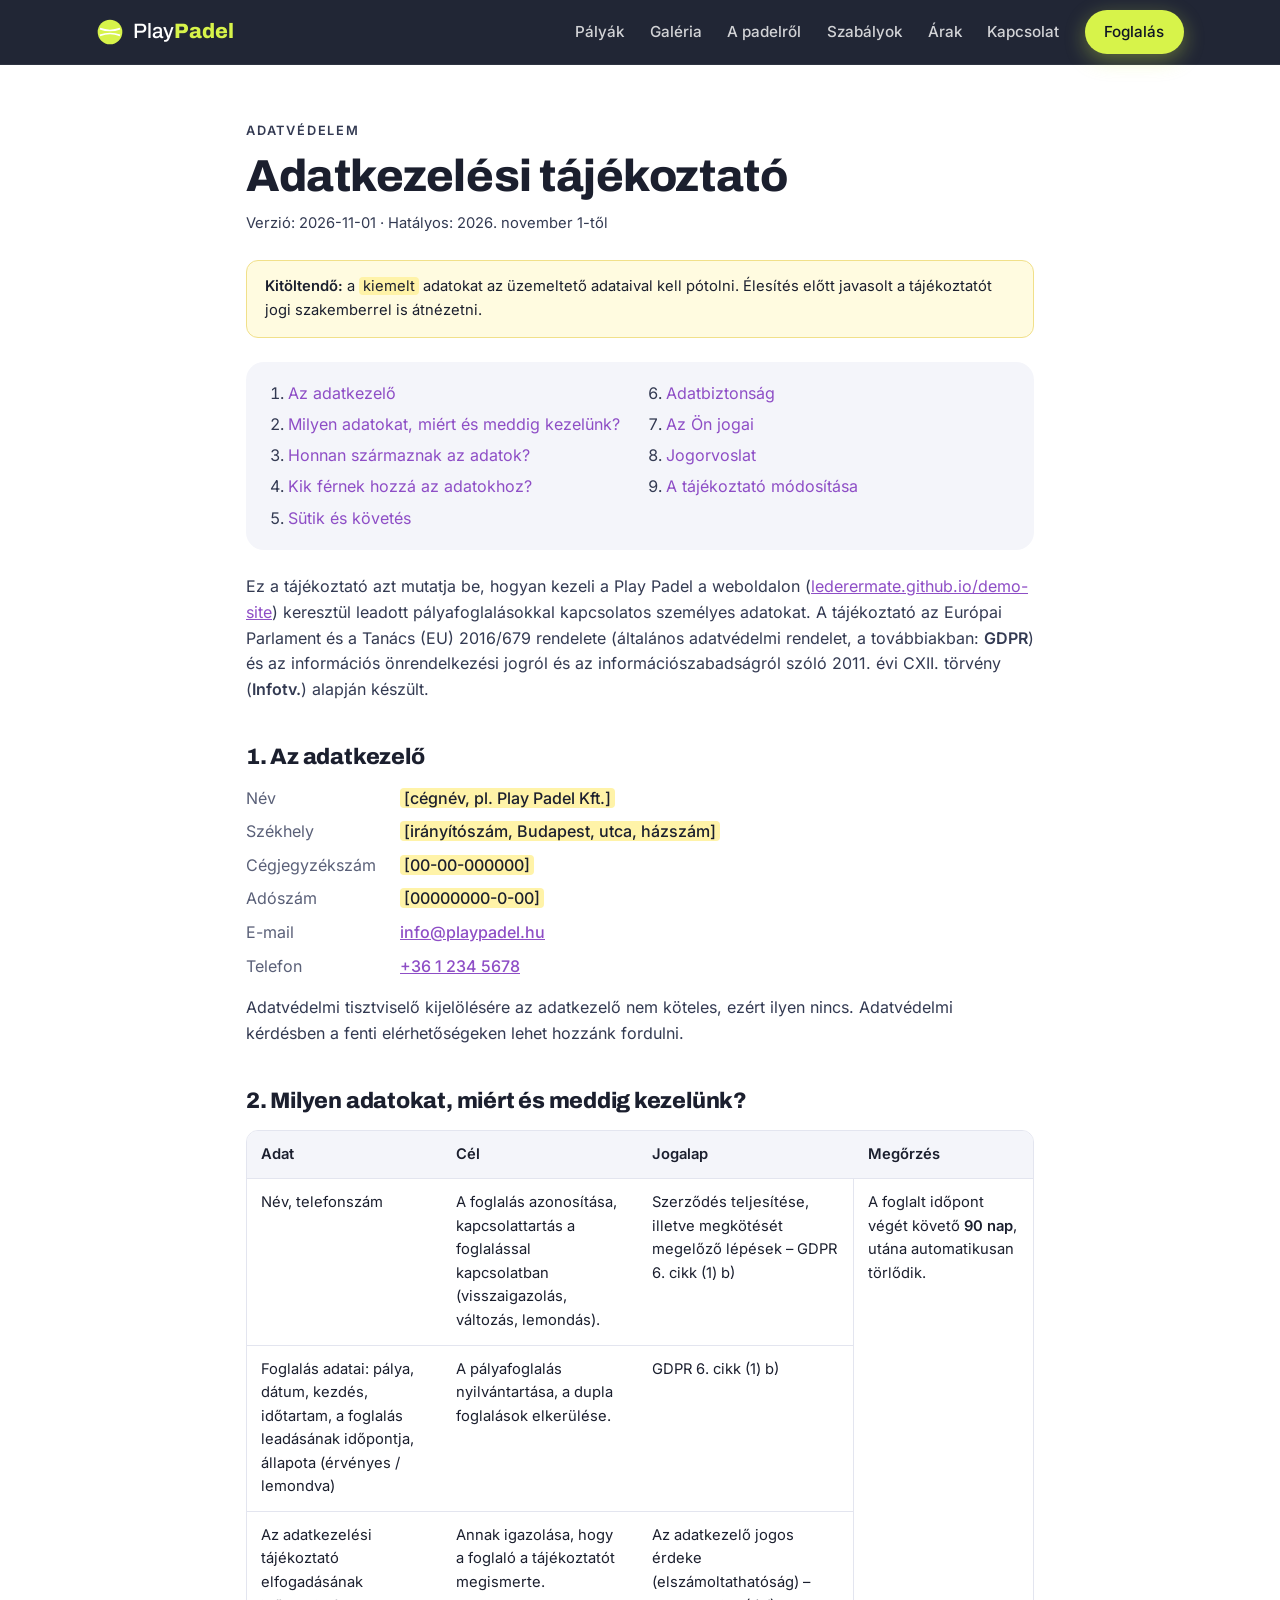
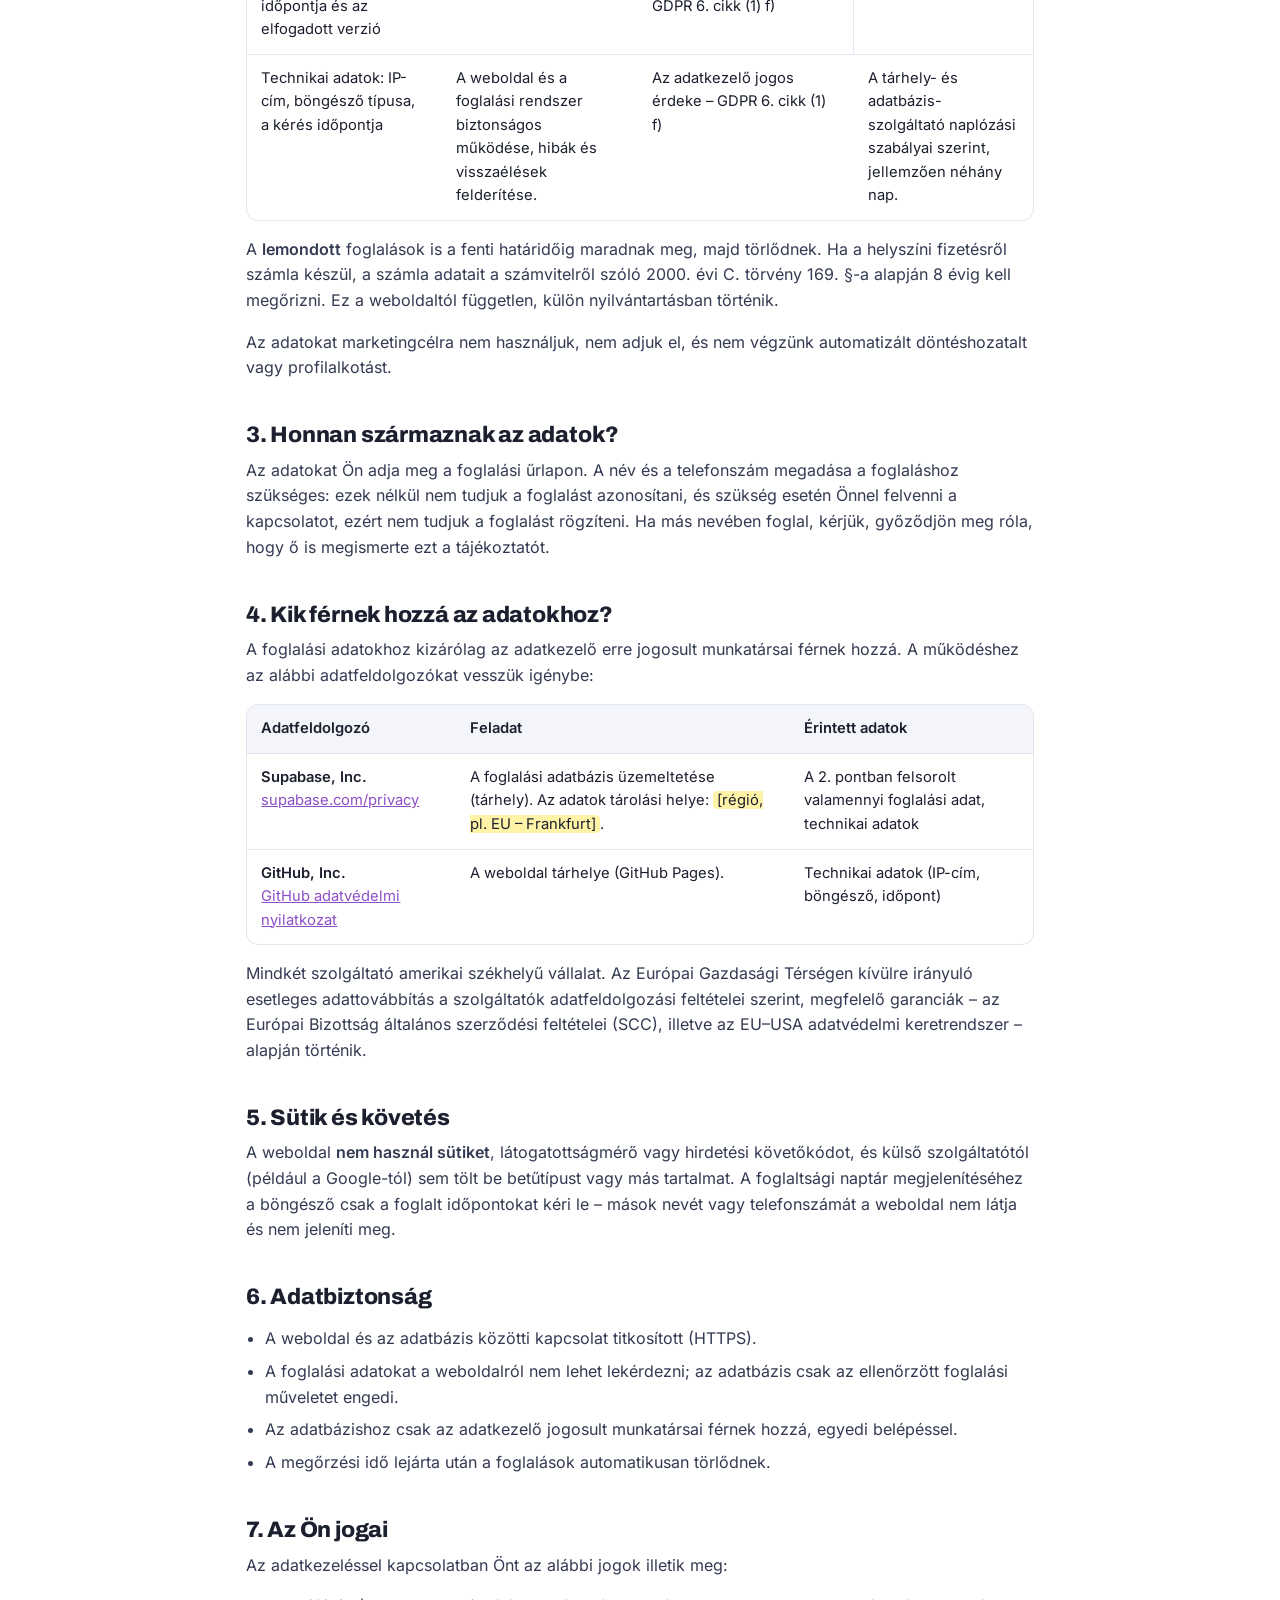
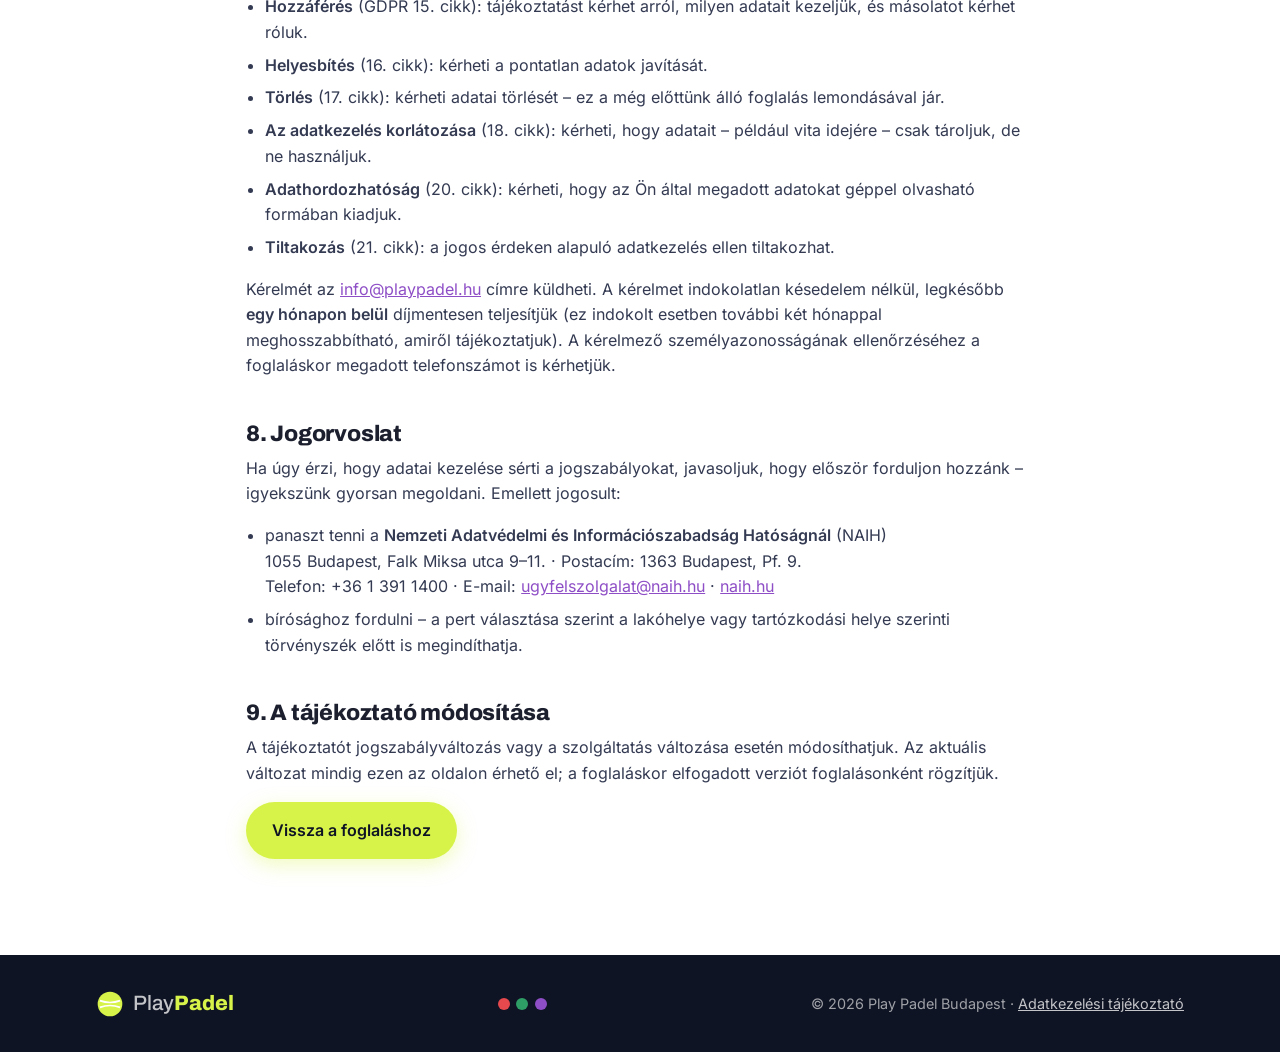
==== adatvedelem.html @ 485135c5 "Adatkezelési tájékoztató, kötelező elfogadás a foglalásnál, saját betűtípusok - adatvedelem.html: GD" ====
<!doctype html>
<html lang="hu">
<head>
  <meta charset="utf-8">
  <meta name="viewport" content="width=device-width, initial-scale=1">
  <title>Adatkezelési tájékoztató – Play Padel</title>
  <meta name="description" content="A Play Padel adatkezelési tájékoztatója: milyen adatokat kezelünk a pályafoglalás során, meddig, és milyen jogaid vannak.">
  <link rel="stylesheet" href="style.css?v=20261101c">
  <link rel="icon" href="data:image/svg+xml,<svg xmlns='http://www.w3.org/2000/svg' viewBox='0 0 100 100'><circle cx='50' cy='50' r='44' fill='%23d7f34a'/><path d='M14 38c22 8 50 8 72 0M14 62c22-8 50-8 72 0' stroke='%23fff' stroke-width='6' fill='none'/></svg>">
</head>
<body>

  <header class="site-header" id="top">
    <div class="container nav">
      <a href="index.html" class="logo" aria-label="Play Padel – kezdőlap">
        <svg class="logo-ball" viewBox="0 0 100 100" aria-hidden="true">
          <circle cx="50" cy="50" r="44"/>
          <path d="M14 38c22 8 50 8 72 0M14 62c22-8 50-8 72 0"/>
        </svg>
        <span>Play<strong>Padel</strong></span>
      </a>
      <button class="menu-toggle" id="menu-toggle" aria-expanded="false" aria-controls="menu" aria-label="Menü">
        <span></span><span></span><span></span>
      </button>
      <nav class="menu" id="menu">
        <a href="index.html#palyak">Pályák</a>
        <a href="index.html#galeria">Galéria</a>
        <a href="index.html#padel">A padelről</a>
        <a href="index.html#szabalyok">Szabályok</a>
        <a href="index.html#arak">Árak</a>
        <a href="index.html#kapcsolat">Kapcsolat</a>
        <a href="index.html#foglalas" class="btn btn-ball btn-sm">Foglalás</a>
      </nav>
    </div>
  </header>

  <main class="legal">
    <div class="container narrow">

      <header class="legal-head">
        <p class="eyebrow">Adatvédelem</p>
        <h1>Adatkezelési tájékoztató</h1>
        <p class="legal-meta">Verzió: 2026-11-01 · Hatályos: 2026. november 1-től</p>
      </header>

      <aside class="legal-note">
        <strong>Kitöltendő:</strong> a <mark>kiemelt</mark> adatokat az üzemeltető adataival kell pótolni.
        Élesítés előtt javasolt a tájékoztatót jogi szakemberrel is átnézetni.
      </aside>

      <nav class="toc" aria-label="Tartalom">
        <ol>
          <li><a href="#adatkezelo">Az adatkezelő</a></li>
          <li><a href="#adatok">Milyen adatokat, miért és meddig kezelünk?</a></li>
          <li><a href="#forras">Honnan származnak az adatok?</a></li>
          <li><a href="#feldolgozok">Kik férnek hozzá az adatokhoz?</a></li>
          <li><a href="#sutik">Sütik és követés</a></li>
          <li><a href="#biztonsag">Adatbiztonság</a></li>
          <li><a href="#jogok">Az Ön jogai</a></li>
          <li><a href="#jogorvoslat">Jogorvoslat</a></li>
          <li><a href="#modositas">A tájékoztató módosítása</a></li>
        </ol>
      </nav>

      <section>
        <p>
          Ez a tájékoztató azt mutatja be, hogyan kezeli a Play Padel a weboldalon
          (<a href="https://lederermate.github.io/demo-site/">lederermate.github.io/demo-site</a>)
          keresztül leadott pályafoglalásokkal kapcsolatos személyes adatokat. A tájékoztató az
          Európai Parlament és a Tanács (EU) 2016/679 rendelete (általános adatvédelmi rendelet,
          a továbbiakban: <b>GDPR</b>) és az információs önrendelkezési jogról és az
          információszabadságról szóló 2011. évi CXII. törvény (<b>Infotv.</b>) alapján készült.
        </p>
      </section>

      <section id="adatkezelo">
        <h2>1. Az adatkezelő</h2>
        <dl class="facts">
          <dt>Név</dt><dd><mark>[cégnév, pl. Play Padel Kft.]</mark></dd>
          <dt>Székhely</dt><dd><mark>[irányítószám, Budapest, utca, házszám]</mark></dd>
          <dt>Cégjegyzékszám</dt><dd><mark>[00-00-000000]</mark></dd>
          <dt>Adószám</dt><dd><mark>[00000000-0-00]</mark></dd>
          <dt>E-mail</dt><dd><a href="mailto:info@playpadel.hu">info@playpadel.hu</a></dd>
          <dt>Telefon</dt><dd><a href="tel:+3612345678">+36 1 234 5678</a></dd>
        </dl>
        <p>Adatvédelmi tisztviselő kijelölésére az adatkezelő nem köteles, ezért ilyen nincs. Adatvédelmi kérdésben a fenti elérhetőségeken lehet hozzánk fordulni.</p>
      </section>

      <section id="adatok">
        <h2>2. Milyen adatokat, miért és meddig kezelünk?</h2>
        <div class="table-wrap">
          <table>
            <thead>
              <tr><th>Adat</th><th>Cél</th><th>Jogalap</th><th>Megőrzés</th></tr>
            </thead>
            <tbody>
              <tr>
                <td>Név, telefonszám</td>
                <td>A foglalás azonosítása, kapcsolattartás a foglalással kapcsolatban (visszaigazolás, változás, lemondás).</td>
                <td>Szerződés teljesítése, illetve megkötését megelőző lépések – GDPR 6. cikk (1) b)</td>
                <td rowspan="3">A foglalt időpont végét követő <b>90 nap</b>, utána automatikusan törlődik.</td>
              </tr>
              <tr>
                <td>Foglalás adatai: pálya, dátum, kezdés, időtartam, a foglalás leadásának időpontja, állapota (érvényes / lemondva)</td>
                <td>A pályafoglalás nyilvántartása, a dupla foglalások elkerülése.</td>
                <td>GDPR 6. cikk (1) b)</td>
              </tr>
              <tr>
                <td>Az adatkezelési tájékoztató elfogadásának időpontja és az elfogadott verzió</td>
                <td>Annak igazolása, hogy a foglaló a tájékoztatót megismerte.</td>
                <td>Az adatkezelő jogos érdeke (elszámoltathatóság) – GDPR 6. cikk (1) f)</td>
              </tr>
              <tr>
                <td>Technikai adatok: IP-cím, böngésző típusa, a kérés időpontja</td>
                <td>A weboldal és a foglalási rendszer biztonságos működése, hibák és visszaélések felderítése.</td>
                <td>Az adatkezelő jogos érdeke – GDPR 6. cikk (1) f)</td>
                <td>A tárhely- és adatbázis-szolgáltató naplózási szabályai szerint, jellemzően néhány nap.</td>
              </tr>
            </tbody>
          </table>
        </div>
        <p>
          A <b>lemondott</b> foglalások is a fenti határidőig maradnak meg, majd törlődnek.
          Ha a helyszíni fizetésről számla készül, a számla adatait a számvitelről szóló 2000. évi C. törvény
          169. §-a alapján 8 évig kell megőrizni. Ez a weboldaltól független, külön nyilvántartásban történik.
        </p>
        <p>Az adatokat marketingcélra nem használjuk, nem adjuk el, és nem végzünk automatizált döntéshozatalt vagy profilalkotást.</p>
      </section>

      <section id="forras">
        <h2>3. Honnan származnak az adatok?</h2>
        <p>
          Az adatokat Ön adja meg a foglalási űrlapon. A név és a telefonszám megadása a foglaláshoz
          szükséges: ezek nélkül nem tudjuk a foglalást azonosítani, és szükség esetén Önnel felvenni a kapcsolatot,
          ezért nem tudjuk a foglalást rögzíteni. Ha más nevében foglal, kérjük, győződjön meg róla, hogy
          ő is megismerte ezt a tájékoztatót.
        </p>
      </section>

      <section id="feldolgozok">
        <h2>4. Kik férnek hozzá az adatokhoz?</h2>
        <p>A foglalási adatokhoz kizárólag az adatkezelő erre jogosult munkatársai férnek hozzá. A működéshez az alábbi adatfeldolgozókat vesszük igénybe:</p>
        <div class="table-wrap">
          <table>
            <thead><tr><th>Adatfeldolgozó</th><th>Feladat</th><th>Érintett adatok</th></tr></thead>
            <tbody>
              <tr>
                <td><b>Supabase, Inc.</b><br><a href="https://supabase.com/privacy" target="_blank" rel="noopener">supabase.com/privacy</a></td>
                <td>A foglalási adatbázis üzemeltetése (tárhely). Az adatok tárolási helye: <mark>[régió, pl. EU – Frankfurt]</mark>.</td>
                <td>A 2. pontban felsorolt valamennyi foglalási adat, technikai adatok</td>
              </tr>
              <tr>
                <td><b>GitHub, Inc.</b><br><a href="https://docs.github.com/en/site-policy/privacy-policies/github-general-privacy-statement" target="_blank" rel="noopener">GitHub adatvédelmi nyilatkozat</a></td>
                <td>A weboldal tárhelye (GitHub Pages).</td>
                <td>Technikai adatok (IP-cím, böngésző, időpont)</td>
              </tr>
            </tbody>
          </table>
        </div>
        <p>
          Mindkét szolgáltató amerikai székhelyű vállalat. Az Európai Gazdasági Térségen kívülre irányuló
          esetleges adattovábbítás a szolgáltatók adatfeldolgozási feltételei szerint, megfelelő garanciák –
          az Európai Bizottság általános szerződési feltételei (SCC), illetve az EU–USA adatvédelmi
          keretrendszer – alapján történik.
        </p>
      </section>

      <section id="sutik">
        <h2>5. Sütik és követés</h2>
        <p>
          A weboldal <b>nem használ sütiket</b>, látogatottságmérő vagy hirdetési követőkódot, és külső
          szolgáltatótól (például a Google-tól) sem tölt be betűtípust vagy más tartalmat. A foglaltsági
          naptár megjelenítéséhez a böngésző csak a foglalt időpontokat kéri le – mások nevét vagy
          telefonszámát a weboldal nem látja és nem jeleníti meg.
        </p>
      </section>

      <section id="biztonsag">
        <h2>6. Adatbiztonság</h2>
        <ul>
          <li>A weboldal és az adatbázis közötti kapcsolat titkosított (HTTPS).</li>
          <li>A foglalási adatokat a weboldalról nem lehet lekérdezni; az adatbázis csak az ellenőrzött foglalási műveletet engedi.</li>
          <li>Az adatbázishoz csak az adatkezelő jogosult munkatársai férnek hozzá, egyedi belépéssel.</li>
          <li>A megőrzési idő lejárta után a foglalások automatikusan törlődnek.</li>
        </ul>
      </section>

      <section id="jogok">
        <h2>7. Az Ön jogai</h2>
        <p>Az adatkezeléssel kapcsolatban Önt az alábbi jogok illetik meg:</p>
        <ul>
          <li><b>Hozzáférés</b> (GDPR 15. cikk): tájékoztatást kérhet arról, milyen adatait kezeljük, és másolatot kérhet róluk.</li>
          <li><b>Helyesbítés</b> (16. cikk): kérheti a pontatlan adatok javítását.</li>
          <li><b>Törlés</b> (17. cikk): kérheti adatai törlését – ez a még előttünk álló foglalás lemondásával jár.</li>
          <li><b>Az adatkezelés korlátozása</b> (18. cikk): kérheti, hogy adatait – például vita idejére – csak tároljuk, de ne használjuk.</li>
          <li><b>Adathordozhatóság</b> (20. cikk): kérheti, hogy az Ön által megadott adatokat géppel olvasható formában kiadjuk.</li>
          <li><b>Tiltakozás</b> (21. cikk): a jogos érdeken alapuló adatkezelés ellen tiltakozhat.</li>
        </ul>
        <p>
          Kérelmét az <a href="mailto:info@playpadel.hu">info@playpadel.hu</a> címre küldheti. A kérelmet
          indokolatlan késedelem nélkül, legkésőbb <b>egy hónapon belül</b> díjmentesen teljesítjük
          (ez indokolt esetben további két hónappal meghosszabbítható, amiről tájékoztatjuk).
          A kérelmező személyazonosságának ellenőrzéséhez a foglaláskor megadott telefonszámot is kérhetjük.
        </p>
      </section>

      <section id="jogorvoslat">
        <h2>8. Jogorvoslat</h2>
        <p>Ha úgy érzi, hogy adatai kezelése sérti a jogszabályokat, javasoljuk, hogy először forduljon hozzánk – igyekszünk gyorsan megoldani. Emellett jogosult:</p>
        <ul>
          <li>
            panaszt tenni a <b>Nemzeti Adatvédelmi és Információszabadság Hatóságnál</b> (NAIH)<br>
            1055 Budapest, Falk Miksa utca 9–11. · Postacím: 1363 Budapest, Pf. 9.<br>
            Telefon: +36 1 391 1400 · E-mail: <a href="mailto:ugyfelszolgalat@naih.hu">ugyfelszolgalat@naih.hu</a> ·
            <a href="https://naih.hu" target="_blank" rel="noopener">naih.hu</a>
          </li>
          <li>bírósághoz fordulni – a pert választása szerint a lakóhelye vagy tartózkodási helye szerinti törvényszék előtt is megindíthatja.</li>
        </ul>
      </section>

      <section id="modositas">
        <h2>9. A tájékoztató módosítása</h2>
        <p>
          A tájékoztatót jogszabályváltozás vagy a szolgáltatás változása esetén módosíthatjuk. Az aktuális
          változat mindig ezen az oldalon érhető el; a foglaláskor elfogadott verziót foglalásonként rögzítjük.
        </p>
        <p><a href="index.html#foglalas" class="btn btn-ball">Vissza a foglaláshoz</a></p>
      </section>

    </div>
  </main>

  <footer class="footer">
    <div class="container footer-inner">
      <a href="index.html" class="logo">
        <svg class="logo-ball" viewBox="0 0 100 100" aria-hidden="true">
          <circle cx="50" cy="50" r="44"/>
          <path d="M14 38c22 8 50 8 72 0M14 62c22-8 50-8 72 0"/>
        </svg>
        <span>Play<strong>Padel</strong></span>
      </a>
      <div class="footer-dots" aria-hidden="true"><i class="d-red"></i><i class="d-green"></i><i class="d-purple"></i></div>
      <p>© <span id="year"></span> Play Padel Budapest · <a href="adatvedelem.html">Adatkezelési tájékoztató</a></p>
    </div>
  </footer>

  <script src="script.js?v=20261101c"></script>
</body>
</html>
---- style.css ----
/* Betűtípusok – saját tárhelyről (nincs külső kérés a Google felé) */
/* inter-latin-ext-400-normal */
@font-face {
  font-family: 'Inter';
  font-style: normal;
  font-display: swap;
  font-weight: 400;
  src: url(fonts/inter-latin-ext-400-normal.woff2) format('woff2');
  unicode-range: U+0100-02AF,U+0304,U+0308,U+0329,U+1E00-1E9F,U+1EF2-1EFF,U+2020,U+20A0-20AB,U+20AD-20C0,U+2113,U+2C60-2C7F,U+A720-A7FF;
}
/* inter-latin-400-normal */
@font-face {
  font-family: 'Inter';
  font-style: normal;
  font-display: swap;
  font-weight: 400;
  src: url(fonts/inter-latin-400-normal.woff2) format('woff2');
  unicode-range: U+0000-00FF,U+0131,U+0152-0153,U+02BB-02BC,U+02C6,U+02DA,U+02DC,U+0304,U+0308,U+0329,U+2000-206F,U+2074,U+20AC,U+2122,U+2191,U+2193,U+2212,U+2215,U+FEFF,U+FFFD;
}
/* inter-latin-ext-500-normal */
@font-face {
  font-family: 'Inter';
  font-style: normal;
  font-display: swap;
  font-weight: 500;
  src: url(fonts/inter-latin-ext-500-normal.woff2) format('woff2');
  unicode-range: U+0100-02AF,U+0304,U+0308,U+0329,U+1E00-1E9F,U+1EF2-1EFF,U+2020,U+20A0-20AB,U+20AD-20C0,U+2113,U+2C60-2C7F,U+A720-A7FF;
}
/* inter-latin-500-normal */
@font-face {
  font-family: 'Inter';
  font-style: normal;
  font-display: swap;
  font-weight: 500;
  src: url(fonts/inter-latin-500-normal.woff2) format('woff2');
  unicode-range: U+0000-00FF,U+0131,U+0152-0153,U+02BB-02BC,U+02C6,U+02DA,U+02DC,U+0304,U+0308,U+0329,U+2000-206F,U+2074,U+20AC,U+2122,U+2191,U+2193,U+2212,U+2215,U+FEFF,U+FFFD;
}
/* inter-latin-ext-600-normal */
@font-face {
  font-family: 'Inter';
  font-style: normal;
  font-display: swap;
  font-weight: 600;
  src: url(fonts/inter-latin-ext-600-normal.woff2) format('woff2');
  unicode-range: U+0100-02AF,U+0304,U+0308,U+0329,U+1E00-1E9F,U+1EF2-1EFF,U+2020,U+20A0-20AB,U+20AD-20C0,U+2113,U+2C60-2C7F,U+A720-A7FF;
}
/* inter-latin-600-normal */
@font-face {
  font-family: 'Inter';
  font-style: normal;
  font-display: swap;
  font-weight: 600;
  src: url(fonts/inter-latin-600-normal.woff2) format('woff2');
  unicode-range: U+0000-00FF,U+0131,U+0152-0153,U+02BB-02BC,U+02C6,U+02DA,U+02DC,U+0304,U+0308,U+0329,U+2000-206F,U+2074,U+20AC,U+2122,U+2191,U+2193,U+2212,U+2215,U+FEFF,U+FFFD;
}
/* archivo-latin-ext-500-normal */
@font-face {
  font-family: 'Archivo';
  font-style: normal;
  font-display: swap;
  font-weight: 500;
  src: url(fonts/archivo-latin-ext-500-normal.woff2) format('woff2');
  unicode-range: U+0100-02AF,U+0304,U+0308,U+0329,U+1E00-1E9F,U+1EF2-1EFF,U+2020,U+20A0-20AB,U+20AD-20C0,U+2113,U+2C60-2C7F,U+A720-A7FF;
}
/* archivo-latin-500-normal */
@font-face {
  font-family: 'Archivo';
  font-style: normal;
  font-display: swap;
  font-weight: 500;
  src: url(fonts/archivo-latin-500-normal.woff2) format('woff2');
  unicode-range: U+0000-00FF,U+0131,U+0152-0153,U+02BB-02BC,U+02C6,U+02DA,U+02DC,U+0304,U+0308,U+0329,U+2000-206F,U+2074,U+20AC,U+2122,U+2191,U+2193,U+2212,U+2215,U+FEFF,U+FFFD;
}
/* archivo-latin-ext-700-normal */
@font-face {
  font-family: 'Archivo';
  font-style: normal;
  font-display: swap;
  font-weight: 700;
  src: url(fonts/archivo-latin-ext-700-normal.woff2) format('woff2');
  unicode-range: U+0100-02AF,U+0304,U+0308,U+0329,U+1E00-1E9F,U+1EF2-1EFF,U+2020,U+20A0-20AB,U+20AD-20C0,U+2113,U+2C60-2C7F,U+A720-A7FF;
}
/* archivo-latin-700-normal */
@font-face {
  font-family: 'Archivo';
  font-style: normal;
  font-display: swap;
  font-weight: 700;
  src: url(fonts/archivo-latin-700-normal.woff2) format('woff2');
  unicode-range: U+0000-00FF,U+0131,U+0152-0153,U+02BB-02BC,U+02C6,U+02DA,U+02DC,U+0304,U+0308,U+0329,U+2000-206F,U+2074,U+20AC,U+2122,U+2191,U+2193,U+2212,U+2215,U+FEFF,U+FFFD;
}
/* archivo-latin-ext-800-normal */
@font-face {
  font-family: 'Archivo';
  font-style: normal;
  font-display: swap;
  font-weight: 800;
  src: url(fonts/archivo-latin-ext-800-normal.woff2) format('woff2');
  unicode-range: U+0100-02AF,U+0304,U+0308,U+0329,U+1E00-1E9F,U+1EF2-1EFF,U+2020,U+20A0-20AB,U+20AD-20C0,U+2113,U+2C60-2C7F,U+A720-A7FF;
}
/* archivo-latin-800-normal */
@font-face {
  font-family: 'Archivo';
  font-style: normal;
  font-display: swap;
  font-weight: 800;
  src: url(fonts/archivo-latin-800-normal.woff2) format('woff2');
  unicode-range: U+0000-00FF,U+0131,U+0152-0153,U+02BB-02BC,U+02C6,U+02DA,U+02DC,U+0304,U+0308,U+0329,U+2000-206F,U+2074,U+20AC,U+2122,U+2191,U+2193,U+2212,U+2215,U+FEFF,U+FFFD;
}

:root {
  --red: #e5484d;
  --green: #2f9e66;
  --purple: #8e4ec6;
  --ball: #d7f34a;

  --ink: #0f1424;
  --ink-2: #1a2036;
  --text: #1b1f2e;
  --muted: #5a6078;
  --bg: #ffffff;
  --soft: #f4f5fa;
  --border: #e3e5ef;

  --radius: 18px;
  --shadow: 0 10px 30px rgba(15, 20, 36, .08);
}

* { box-sizing: border-box; }
html { scroll-behavior: smooth; scroll-padding-top: 72px; }

body {
  margin: 0;
  font-family: "Inter", system-ui, -apple-system, "Segoe UI", Roboto, sans-serif;
  color: var(--text);
  background: var(--bg);
  line-height: 1.6;
  -webkit-font-smoothing: antialiased;
}

h1, h2, h3 { font-family: "Archivo", "Inter", sans-serif; line-height: 1.15; margin: 0 0 .6rem; }
h2 { font-size: clamp(1.8rem, 4vw, 2.6rem); font-weight: 800; letter-spacing: -.01em; }
h3 { font-size: 1.15rem; font-weight: 700; }
p { margin: 0 0 1rem; }
a { color: inherit; }

.container { width: 100%; max-width: 1120px; margin: 0 auto; padding: 0 1rem; }
.narrow { max-width: 820px; }

.c-red { color: var(--red); }
.c-green { color: #4cc68a; }
.c-purple { color: #b58cf0; }

/* ---------- Gombok ---------- */
.btn {
  display: inline-flex;
  align-items: center;
  justify-content: center;
  gap: .4rem;
  padding: .85rem 1.5rem;
  border-radius: 999px;
  font-weight: 600;
  font-size: 1rem;
  text-decoration: none;
  border: 2px solid transparent;
  cursor: pointer;
  transition: transform .15s, box-shadow .15s, background .15s;
  font-family: inherit;
}
.btn:hover { transform: translateY(-2px); }
.btn-ball { background: var(--ball); color: var(--ink); box-shadow: 0 6px 20px rgba(215, 243, 74, .35); }
.btn-outline { border-color: rgba(255,255,255,.35); color: #fff; }
.btn-outline:hover { border-color: #fff; }
.btn-sm { padding: .5rem 1.1rem; font-size: .95rem; }
.btn-block { width: 100%; }

/* ---------- Fejléc ---------- */
.site-header {
  position: sticky;
  top: 0;
  z-index: 50;
  background: rgba(15, 20, 36, .92);
  backdrop-filter: blur(10px);
  border-bottom: 1px solid rgba(255,255,255,.06);
}
.nav { display: flex; align-items: center; justify-content: space-between; height: 64px; }

.logo {
  display: inline-flex;
  align-items: center;
  gap: .55rem;
  text-decoration: none;
  color: #fff;
  font-family: "Archivo", sans-serif;
  font-size: 1.3rem;
  font-weight: 500;
}
.logo strong { font-weight: 800; color: var(--ball); }
.logo-ball { width: 28px; height: 28px; }
.logo-ball circle { fill: var(--ball); }
.logo-ball path { stroke: #fff; stroke-width: 6; fill: none; }

.menu { display: flex; align-items: center; gap: 1.6rem; }
.menu a { color: rgba(255,255,255,.8); text-decoration: none; font-weight: 500; font-size: .95rem; }
.menu a:hover { color: #fff; }
.menu a.btn { color: var(--ink); }

.menu-toggle {
  display: none;
  width: 44px;
  height: 44px;
  background: none;
  border: 0;
  cursor: pointer;
  flex-direction: column;
  justify-content: center;
  gap: 5px;
  padding: 10px;
}
.menu-toggle span { display: block; height: 2px; background: #fff; border-radius: 2px; transition: transform .2s, opacity .2s; }
.menu-toggle[aria-expanded="true"] span:nth-child(1) { transform: translateY(7px) rotate(45deg); }
.menu-toggle[aria-expanded="true"] span:nth-child(2) { opacity: 0; }
.menu-toggle[aria-expanded="true"] span:nth-child(3) { transform: translateY(-7px) rotate(-45deg); }

/* ---------- Hero ---------- */
.hero {
  background:
    radial-gradient(600px 400px at 85% 20%, rgba(142, 78, 198, .35), transparent 60%),
    radial-gradient(500px 400px at 70% 90%, rgba(47, 158, 102, .30), transparent 60%),
    radial-gradient(500px 360px at 100% 60%, rgba(229, 72, 77, .25), transparent 60%),
    var(--ink);
  color: #fff;
  padding: 4.5rem 0 5rem;
  overflow: hidden;
}
.hero-grid { display: grid; grid-template-columns: 1.1fr 1fr; gap: 3rem; align-items: center; }
.eyebrow {
  text-transform: uppercase;
  letter-spacing: .14em;
  font-size: .8rem;
  font-weight: 600;
  color: var(--purple);
  margin-bottom: .6rem;
}
.hero .eyebrow, .section-dark .eyebrow { color: var(--ball); }
.hero h1 { font-size: clamp(2.4rem, 6vw, 4.2rem); font-weight: 800; letter-spacing: -.02em; margin-bottom: 1.2rem; }
.hl { color: var(--ball); }
.lead { font-size: 1.15rem; color: rgba(255,255,255,.82); max-width: 34rem; }
.hero-cta { display: flex; flex-wrap: wrap; gap: .8rem; margin: 1.8rem 0 2.4rem; }
.hero-stats { list-style: none; padding: 0; margin: 0; display: flex; gap: 2.2rem; flex-wrap: wrap; }
.hero-stats strong { display: block; font-family: "Archivo", sans-serif; font-size: 1.8rem; color: #fff; }
.hero-stats span { color: rgba(255,255,255,.6); font-size: .9rem; }

.hero-visual { position: relative; height: 380px; }
.court-stack { position: absolute; inset: 0; }
.court-stack .court {
  position: absolute;
  width: 78%;
  border-radius: 8px;
  box-shadow: 0 20px 50px rgba(0,0,0,.45);
  transition: transform .4s;
}
.court-stack .court-red    { top: 0;    left: 0;   transform: rotate(-6deg); }
.court-stack .court-green  { top: 33%;  left: 18%; transform: rotate(3deg); }
.court-stack .court-purple { top: 64%;  left: 6%;  transform: rotate(-2deg); }
.hero-visual:hover .court-red { transform: rotate(-8deg) translateY(-6px); }
.hero-visual:hover .court-purple { transform: rotate(0deg) translateY(6px); }

.ball-bounce {
  position: absolute;
  width: 34px; height: 34px;
  right: 6%; top: 18%;
  border-radius: 50%;
  background: var(--ball);
  box-shadow: inset -5px -5px 0 rgba(0,0,0,.12), 0 0 30px rgba(215,243,74,.6);
  animation: bounce 1.4s cubic-bezier(.5,0,.5,1) infinite;
}
@keyframes bounce {
  0%, 100% { transform: translateY(0); }
  50% { transform: translateY(120px); }
}

/* Pálya SVG */
.court { display: block; width: 100%; height: auto; }
.court-fill { fill: var(--court, var(--green)); }
.court-red    { --court: var(--red); }
.court-green  { --court: var(--green); }
.court-purple { --court: var(--purple); }
.court-line { stroke: rgba(255,255,255,.9); stroke-width: 1.2; }
.court-net { stroke: #fff; stroke-width: 2.5; stroke-dasharray: 3 2; }

/* ---------- Szekciók ---------- */
.section { padding: 5.5rem 0; }
.section-soft { background: var(--soft); }
.section-dark { background: var(--ink); color: #fff; }
.section-dark p { color: rgba(255,255,255,.78); }
.section-head { text-align: center; max-width: 640px; margin: 0 auto 3rem; }
.section-head p:last-child { color: var(--muted); }
.section-dark .section-head p:last-child { color: rgba(255,255,255,.7); }

/* Pályák */
.courts { display: grid; grid-template-columns: repeat(3, 1fr); gap: 1.5rem; }
.court-card {
  border-radius: var(--radius);
  background: #fff;
  border: 1px solid var(--border);
  overflow: hidden;
  box-shadow: var(--shadow);
  transition: transform .2s;
  border-top: 6px solid var(--court);
}
.court-card:hover { transform: translateY(-4px); }
.court-card .court { border-bottom: 1px solid var(--border); }
.court-card-body { padding: 1.4rem 1.5rem 1.6rem; }
.court-card-body p { color: var(--muted); }
.tag {
  display: inline-block;
  font-size: .75rem;
  font-weight: 600;
  text-transform: uppercase;
  letter-spacing: .08em;
  color: var(--court);
  margin-bottom: .3rem;
}
.link { color: var(--court); font-weight: 600; text-decoration: none; }
.link:hover { text-decoration: underline; }

/* A padelről */
.two-col { display: grid; grid-template-columns: 1fr 1fr; gap: 3.5rem; align-items: start; }
.feature-list { display: grid; gap: 1rem; }
.feature {
  display: flex;
  gap: 1rem;
  background: var(--ink-2);
  border: 1px solid rgba(255,255,255,.07);
  border-radius: var(--radius);
  padding: 1.2rem 1.3rem;
}
.feature p { margin: 0; font-size: .95rem; }
.feature-icon {
  flex: 0 0 44px;
  height: 44px;
  display: grid;
  place-items: center;
  border-radius: 12px;
  background: rgba(215,243,74,.12);
  font-size: 1.3rem;
}

/* Lépések */
.steps {
  list-style: none;
  padding: 0;
  margin: 0;
  display: grid;
  grid-template-columns: repeat(4, 1fr);
  gap: 1.5rem;
}
.steps li {
  padding: 1.6rem 1.4rem;
  border-radius: var(--radius);
  background: var(--soft);
  position: relative;
}
.steps p { color: var(--muted); margin: 0; font-size: .95rem; }
.step-num {
  display: grid;
  place-items: center;
  width: 42px;
  height: 42px;
  border-radius: 50%;
  font-family: "Archivo", sans-serif;
  font-weight: 800;
  color: #fff;
  margin-bottom: 1rem;
}
.steps li:nth-child(1) .step-num { background: var(--red); }
.steps li:nth-child(2) .step-num { background: var(--green); }
.steps li:nth-child(3) .step-num { background: var(--purple); }
.steps li:nth-child(4) .step-num { background: var(--ink); color: var(--ball); }

/* Szabályok */
.rules { display: grid; gap: .8rem; }
.rules details {
  background: #fff;
  border: 1px solid var(--border);
  border-radius: 14px;
  padding: 0 1.4rem;
  transition: box-shadow .2s;
}
.rules details[open] { box-shadow: var(--shadow); }
.rules summary {
  cursor: pointer;
  list-style: none;
  font-family: "Archivo", sans-serif;
  font-weight: 700;
  font-size: 1.1rem;
  padding: 1.1rem 0;
  display: flex;
  justify-content: space-between;
  align-items: center;
}
.rules summary::-webkit-details-marker { display: none; }
.rules summary::after {
  content: "+";
  font-size: 1.5rem;
  font-weight: 500;
  color: var(--purple);
  transition: transform .2s;
}
.rules details[open] summary::after { transform: rotate(45deg); }
.rules ul { margin: 0 0 1.2rem; padding-left: 1.2rem; color: var(--muted); }
.rules li { margin-bottom: .45rem; }
.rules li b { color: var(--text); }

/* Árak */
.prices { display: grid; grid-template-columns: repeat(3, 1fr); gap: 1.5rem; align-items: stretch; }
.price-card {
  position: relative;
  border: 1px solid var(--border);
  border-radius: var(--radius);
  padding: 2rem 1.6rem;
  text-align: center;
  background: #fff;
}
.price-card.featured { background: var(--ink); color: #fff; border-color: var(--ink); transform: translateY(-8px); box-shadow: 0 20px 40px rgba(15,20,36,.25); }
.price-time { color: var(--muted); font-size: .95rem; }
.featured .price-time, .featured .price-note { color: rgba(255,255,255,.65); }
.price { font-size: 1.05rem; margin: 1.2rem 0 .2rem; }
.price strong { font-family: "Archivo", sans-serif; font-size: 2.4rem; font-weight: 800; }
.featured .price strong { color: var(--ball); }
.price-note { color: var(--muted); font-size: .9rem; margin: 0; }
.badge {
  position: absolute;
  top: -12px;
  left: 50%;
  transform: translateX(-50%);
  background: var(--ball);
  color: var(--ink);
  font-size: .75rem;
  font-weight: 700;
  padding: .3rem .8rem;
  border-radius: 999px;
  white-space: nowrap;
}
.extras { text-align: center; color: var(--muted); margin-top: 2.2rem; }

/* Galéria */
.court-photo { display: block; width: 100%; height: auto; aspect-ratio: 16 / 10; object-fit: cover; border-bottom: 1px solid var(--border); }
.gallery { display: grid; grid-template-columns: repeat(3, 1fr); gap: 1rem; }
.gallery figure { margin: 0; }
.gallery button { display: block; width: 100%; padding: 0; border: 0; border-radius: 14px; overflow: hidden; cursor: zoom-in; background: var(--ink); }
.gallery img { display: block; width: 100%; height: auto; aspect-ratio: 16 / 10; object-fit: cover; transition: transform .35s, opacity .2s; }
.gallery button:hover img { transform: scale(1.04); }
.gallery button:focus-visible { outline: 3px solid var(--purple); outline-offset: 3px; }
.gallery figcaption { font-size: .9rem; color: var(--muted); margin-top: .5rem; }

.lightbox { padding: 0; border: 0; background: transparent; max-width: min(1200px, 94vw); }
.lightbox::backdrop { background: rgba(8, 10, 18, .85); }
.lightbox img { display: block; width: 100%; height: auto; border-radius: 12px; }
.lightbox-close {
  position: absolute; top: .6rem; right: .6rem;
  width: 2.5rem; height: 2.5rem; border-radius: 50%; border: 0;
  background: rgba(15,20,36,.75); color: #fff; font-size: 1.5rem; cursor: pointer;
}

/* Foglalás */
.mode-badge {
  display: inline-block;
  margin-top: .4rem;
  padding: .45rem .9rem;
  border-radius: 999px;
  background: rgba(215, 243, 74, .12);
  border: 1px solid rgba(215, 243, 74, .35);
  color: var(--ball) !important;
  font-size: .85rem;
}
.mode-badge[hidden] { display: none; }

.booking-layout { display: grid; grid-template-columns: minmax(0, 1.6fr) minmax(280px, 1fr); gap: 1.5rem; align-items: start; }

.calendar {
  background: var(--ink-2);
  border: 1px solid rgba(255,255,255,.08);
  border-radius: 22px;
  padding: 1.2rem;
  min-width: 0;
}

.date-strip { display: flex; gap: .5rem; overflow-x: auto; padding-bottom: .6rem; scrollbar-width: thin; }
.day {
  flex: 0 0 auto;
  width: 64px;
  display: grid;
  justify-items: center;
  gap: .1rem;
  padding: .55rem 0;
  border-radius: 12px;
  border: 1px solid rgba(255,255,255,.1);
  background: transparent;
  color: rgba(255,255,255,.8);
  font: inherit;
  cursor: pointer;
  transition: background .15s, border-color .15s;
}
.day:hover { border-color: rgba(255,255,255,.3); }
.day-name { font-size: .72rem; text-transform: uppercase; letter-spacing: .06em; }
.day-num { font-family: "Archivo", sans-serif; font-size: 1.3rem; font-weight: 800; color: #fff; line-height: 1.1; }
.day-month { font-size: .72rem; opacity: .7; }
.day.weekend .day-name { color: var(--ball); }
.day.active { background: var(--ball); border-color: var(--ball); }
.day.active, .day.active .day-num, .day.active .day-name { color: var(--ink); }

.legend { display: flex; gap: 1.2rem; flex-wrap: wrap; font-size: .82rem; color: rgba(255,255,255,.65); margin: .6rem 0 .8rem; }
.legend i { display: inline-block; width: 12px; height: 12px; border-radius: 3px; margin-right: .4rem; vertical-align: -1px; }
.lg-free { background: rgba(255,255,255,.08); border: 1px solid rgba(255,255,255,.2); }
.lg-busy { background: repeating-linear-gradient(45deg, rgba(255,255,255,.18) 0 3px, rgba(255,255,255,.05) 3px 6px); }
.lg-sel { background: var(--ball); }

.slot-grid-wrap { max-height: 560px; overflow-y: auto; border-radius: 12px; scrollbar-width: thin; }
.slot-grid {
  display: grid;
  grid-template-columns: 52px repeat(3, minmax(0, 1fr));
  gap: 3px;
  transition: opacity .2s;
}
.slot-grid.loading { opacity: .4; pointer-events: none; }

.cell { font-size: .8rem; min-height: 30px; display: flex; align-items: center; justify-content: center; border-radius: 6px; }
.cell.head {
  position: sticky; top: 0; z-index: 2;
  background: var(--ink-2);
  font-weight: 600; color: #fff; min-height: 38px; gap: .4rem;
  transition: background .3s;
}
.cell.head i { width: 10px; height: 10px; border-radius: 50%; display: inline-block; }
.cell.head.focus { background: rgba(215,243,74,.18); }
.court-piros { --court: var(--red); }
.court-zold  { --court: var(--green); }
.court-lila  { --court: var(--purple); }
.cell.head i, .sum-court i { background: var(--court); }

.cell.time { color: rgba(255,255,255,.45); justify-content: flex-end; padding-right: .4rem; font-variant-numeric: tabular-nums; }
.cell.time.full-hour { color: rgba(255,255,255,.85); font-weight: 600; }

.cell.slot { border: 0; font: inherit; font-size: .78rem; padding: 0 .3rem; color: rgba(255,255,255,.7); white-space: nowrap; overflow: hidden; }
.cell.slot.free { background: rgba(255,255,255,.06); cursor: pointer; box-shadow: inset 3px 0 0 color-mix(in srgb, var(--court) 70%, transparent); }
.cell.slot.free:hover { background: color-mix(in srgb, var(--court) 40%, transparent); color: #fff; }
.cell.slot.free:hover::after { content: "+"; font-weight: 700; }
.cell.slot.free:focus-visible { outline: 2px solid var(--ball); outline-offset: -2px; }
.cell.slot.busy { background: repeating-linear-gradient(45deg, rgba(255,255,255,.12) 0 4px, rgba(255,255,255,.04) 4px 8px); color: rgba(255,255,255,.55); cursor: not-allowed; }
.cell.slot.past { background: rgba(255,255,255,.02); cursor: not-allowed; }
.cell.slot.sel { background: var(--ball); color: var(--ink); font-weight: 700; box-shadow: none; }
.cell.slot.sel:hover::after { content: none; }

.booking {
  background: var(--ink-2);
  border: 1px solid rgba(255,255,255,.08);
  border-radius: 22px;
  padding: 1.5rem;
  display: grid;
  gap: 1rem;
  position: sticky;
  top: 84px;
}
.booking h3 { margin: 0; }

.duration-picker { border: 0; padding: 0; margin: 0; display: grid; grid-template-columns: repeat(3, 1fr); gap: .5rem; }
.duration-picker legend { font-size: .9rem; font-weight: 600; color: rgba(255,255,255,.75); margin-bottom: .45rem; }
.duration-picker label { display: block; cursor: pointer; }
.duration-picker input { position: absolute; opacity: 0; pointer-events: none; }
.duration-picker span {
  display: block; text-align: center; padding: .6rem .3rem; border-radius: 10px;
  border: 1px solid rgba(255,255,255,.15); font-weight: 600; font-size: .9rem; color: #fff;
}
.duration-picker input:checked + span { background: rgba(215,243,74,.15); border-color: var(--ball); color: var(--ball); }
.duration-picker input:focus-visible + span { outline: 2px solid var(--ball); outline-offset: 2px; }

.summary {
  background: var(--ink);
  border-radius: 12px;
  padding: 1rem;
  min-height: 92px;
  display: grid;
  gap: .35rem;
  align-content: center;
  font-size: .95rem;
  color: rgba(255,255,255,.85);
}
.sum-court { font-weight: 700; color: #fff; display: flex; align-items: center; gap: .5rem; }
.sum-court i { width: 12px; height: 12px; border-radius: 50%; display: inline-block; }
.sum-when strong { color: #fff; font-size: 1.15rem; }
.sum-price strong { color: var(--ball); }
.muted-light { color: rgba(255,255,255,.55); }

.booking label { display: grid; gap: .4rem; font-size: .9rem; font-weight: 600; color: rgba(255,255,255,.75); }
.booking input[type="text"], .booking input[type="tel"] {
  font: inherit; font-weight: 400; color: #fff; background: var(--ink);
  border: 1px solid rgba(255,255,255,.15); border-radius: 10px; padding: .75rem .85rem; width: 100%;
}
.booking input:focus { outline: 2px solid var(--ball); outline-offset: 1px; border-color: transparent; }
.booking input.invalid { border-color: var(--red); }
.booking .btn[disabled] { opacity: .45; cursor: not-allowed; transform: none; box-shadow: none; }
.form-msg { margin: 0; min-height: 1.5em; font-weight: 500; font-size: .92rem; }
.form-msg:empty { display: none; }
.form-msg.ok { color: var(--ball); }
.form-msg.err { color: #ff8a8d; }

@media (max-width: 960px) {
  .booking-layout { grid-template-columns: 1fr; }
  .booking { position: static; }
  .gallery { grid-template-columns: repeat(2, 1fr); }
}
@media (max-width: 560px) {
  .calendar { padding: .8rem; }
  .slot-grid { grid-template-columns: 44px repeat(3, minmax(0, 1fr)); }
  .slot-grid-wrap { max-height: 440px; }
  .gallery { grid-template-columns: 1fr; }
}

/* Kapcsolat */
.contact { display: grid; grid-template-columns: 1.3fr 1fr; gap: 3rem; align-items: center; }
.contact > div > p { color: var(--muted); }
.contact-list { list-style: none; padding: 0; margin: 1.5rem 0 0; display: grid; gap: .8rem; font-size: 1.05rem; }
.contact-list span { display: inline-block; width: 1.8rem; }
.contact-list a { text-decoration: none; font-weight: 500; }
.contact-list a:hover { color: var(--purple); }
.hours { background: var(--soft); border-radius: var(--radius); padding: 2rem; }
.hours dl { display: grid; grid-template-columns: 1fr auto; gap: .7rem 1rem; margin: 1rem 0 0; }
.hours dt { color: var(--muted); }
.hours dd { margin: 0; font-weight: 600; }

/* Lábléc */
.footer { background: var(--ink); color: rgba(255,255,255,.6); padding: 2rem 0; }
.footer-inner { display: flex; align-items: center; justify-content: space-between; gap: 1rem; flex-wrap: wrap; }
.footer p { margin: 0; font-size: .9rem; }
.footer-dots { display: flex; gap: .4rem; }
.footer-dots i { width: 12px; height: 12px; border-radius: 50%; display: block; }
.d-red { background: var(--red); }
.d-green { background: var(--green); }
.d-purple { background: var(--purple); }

/* ---------- Reszponzív ---------- */
@media (max-width: 960px) {
  .hero-grid, .two-col, .contact { grid-template-columns: 1fr; }
  .hero-visual { height: 300px; max-width: 480px; }
  .courts, .prices { grid-template-columns: 1fr; max-width: 520px; margin: 0 auto; }
  .price-card.featured { transform: none; }
  .steps { grid-template-columns: repeat(2, 1fr); }
}

@media (max-width: 820px) {
  .menu-toggle { display: flex; }
  .menu {
    position: absolute;
    top: 64px;
    left: 0;
    right: 0;
    flex-direction: column;
    align-items: stretch;
    gap: 0;
    background: var(--ink);
    padding: .5rem 1rem 1.2rem;
    border-bottom: 1px solid rgba(255,255,255,.08);
    display: none;
  }
  .menu.open { display: flex; }
  .menu a { padding: .85rem 0; border-bottom: 1px solid rgba(255,255,255,.06); }
  .menu a.btn { margin-top: .9rem; border-bottom: 0; }
}

@media (max-width: 560px) {
  .section { padding: 4rem 0; }
  .hero { padding: 3rem 0 3.5rem; }
  .hero-visual { height: 230px; }
  .steps { grid-template-columns: 1fr; }
  .footer-inner { justify-content: center; text-align: center; }
}

@media (prefers-reduced-motion: reduce) {
  html { scroll-behavior: auto; }
  .ball-bounce { animation: none; }
}

/* ---------- Adatkezelési hozzájárulás (foglalási űrlap) ---------- */
.booking label.consent {
  display: flex;
  align-items: flex-start;
  gap: .65rem;
  font-weight: 400;
  font-size: .88rem;
  line-height: 1.45;
  color: rgba(255,255,255,.8);
  cursor: pointer;
  padding: .2rem;
  border-radius: 8px;
}
.consent input {
  flex: 0 0 auto;
  width: 18px;
  height: 18px;
  margin: .1rem 0 0;
  accent-color: var(--ball);
  cursor: pointer;
}
.consent a { color: var(--ball); }
.consent.invalid { outline: 1px solid var(--red); outline-offset: 2px; }
.footer a { color: rgba(255,255,255,.75); }
.footer a:hover { color: #fff; }

/* ---------- Jogi oldal ---------- */
.legal { padding: 3.5rem 0 5rem; }
.legal-head h1 { font-size: clamp(2rem, 5vw, 2.8rem); font-weight: 800; letter-spacing: -.01em; }
.legal-meta { color: var(--muted); font-size: .92rem; }
.legal h2 { font-size: 1.4rem; margin-top: 2.6rem; }
.legal section { scroll-margin-top: 80px; }
.legal p, .legal li { color: #333a52; }
.legal ul { padding-left: 1.2rem; }
.legal li { margin-bottom: .45rem; }
.legal a { color: var(--purple); }
.legal a.btn { color: var(--ink); }
.legal mark { background: #fff3a8; color: var(--text); padding: 0 .25rem; border-radius: 4px; }
.legal-note {
  background: #fffbe0;
  border: 1px solid #f1e08a;
  border-radius: 12px;
  padding: .9rem 1.1rem;
  font-size: .92rem;
  margin: 1.5rem 0;
}
.toc { background: var(--soft); border-radius: var(--radius); padding: 1.2rem 1.4rem; margin-bottom: 1.5rem; }
.toc ol { margin: 0; padding-left: 1.2rem; columns: 2; column-gap: 2rem; }
.toc li { margin-bottom: .35rem; break-inside: avoid; }
.toc a { text-decoration: none; }
.toc a:hover { text-decoration: underline; }
.facts { display: grid; grid-template-columns: max-content 1fr; gap: .5rem 1.5rem; margin: 1rem 0; }
.facts dt { color: var(--muted); }
.facts dd { margin: 0; font-weight: 500; }
.table-wrap { overflow-x: auto; margin: 1rem 0; border: 1px solid var(--border); border-radius: 12px; }
.legal table { width: 100%; border-collapse: collapse; font-size: .92rem; min-width: 560px; }
.legal th, .legal td { text-align: left; vertical-align: top; padding: .75rem .9rem; border-bottom: 1px solid var(--border); }
.legal th { background: var(--soft); font-weight: 600; }
.legal tr:last-child td { border-bottom: 0; }
.legal td[rowspan] { border-left: 1px solid var(--border); }

@media (max-width: 560px) {
  .toc ol { columns: 1; }
  .facts { grid-template-columns: 1fr; gap: .1rem; }
  .facts dd { margin-bottom: .6rem; }
}
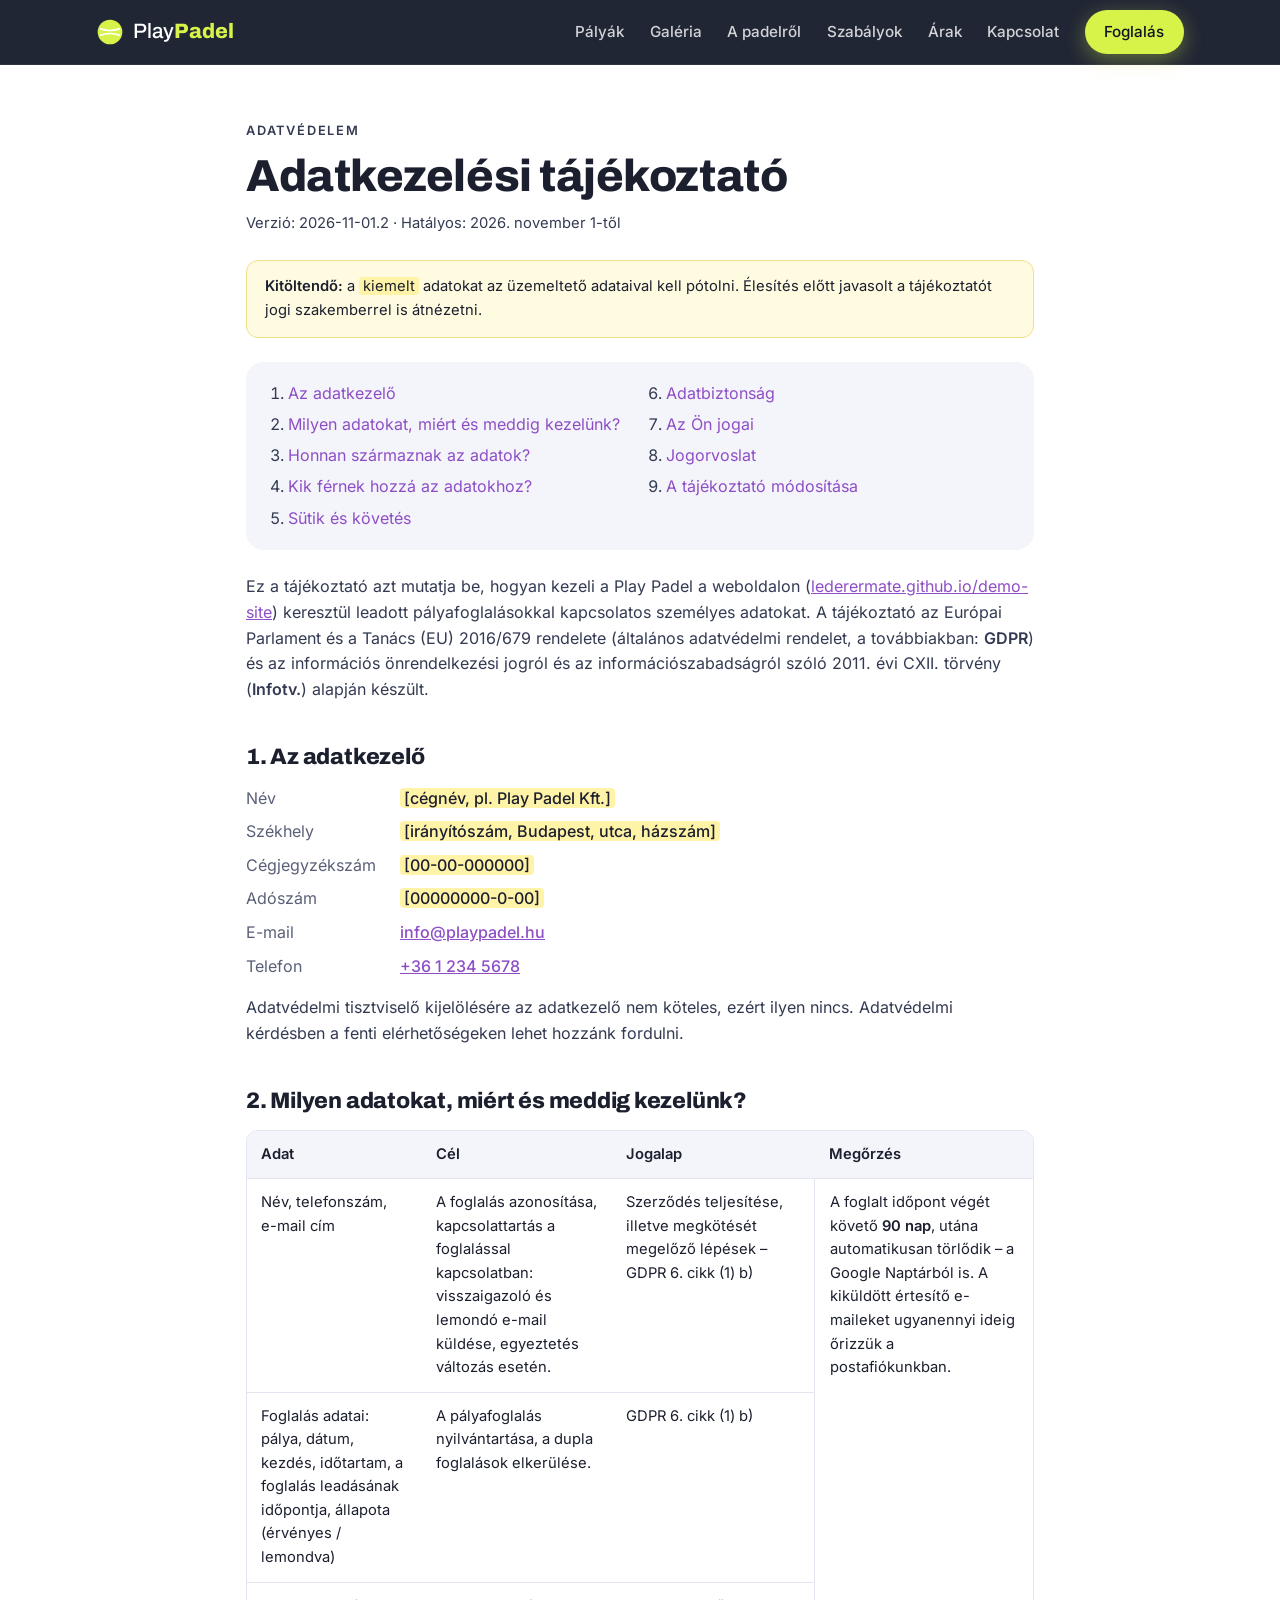
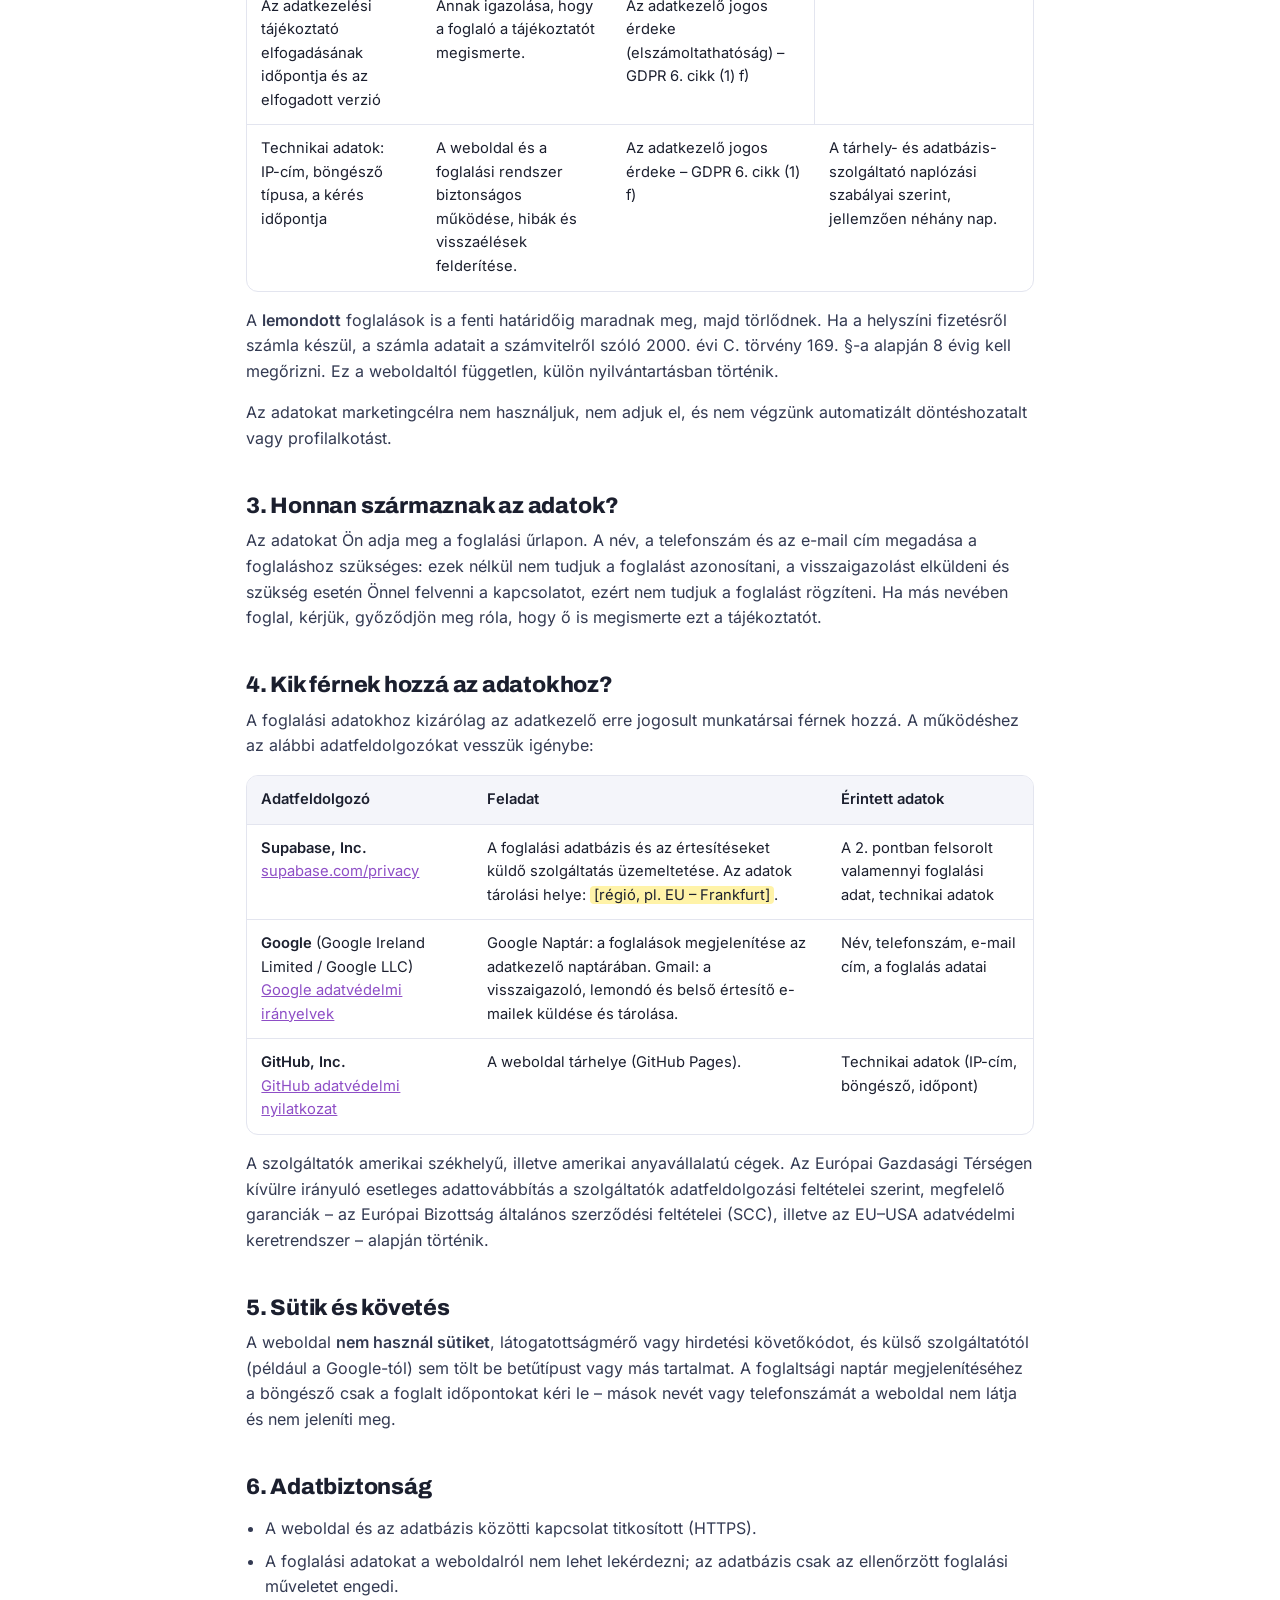
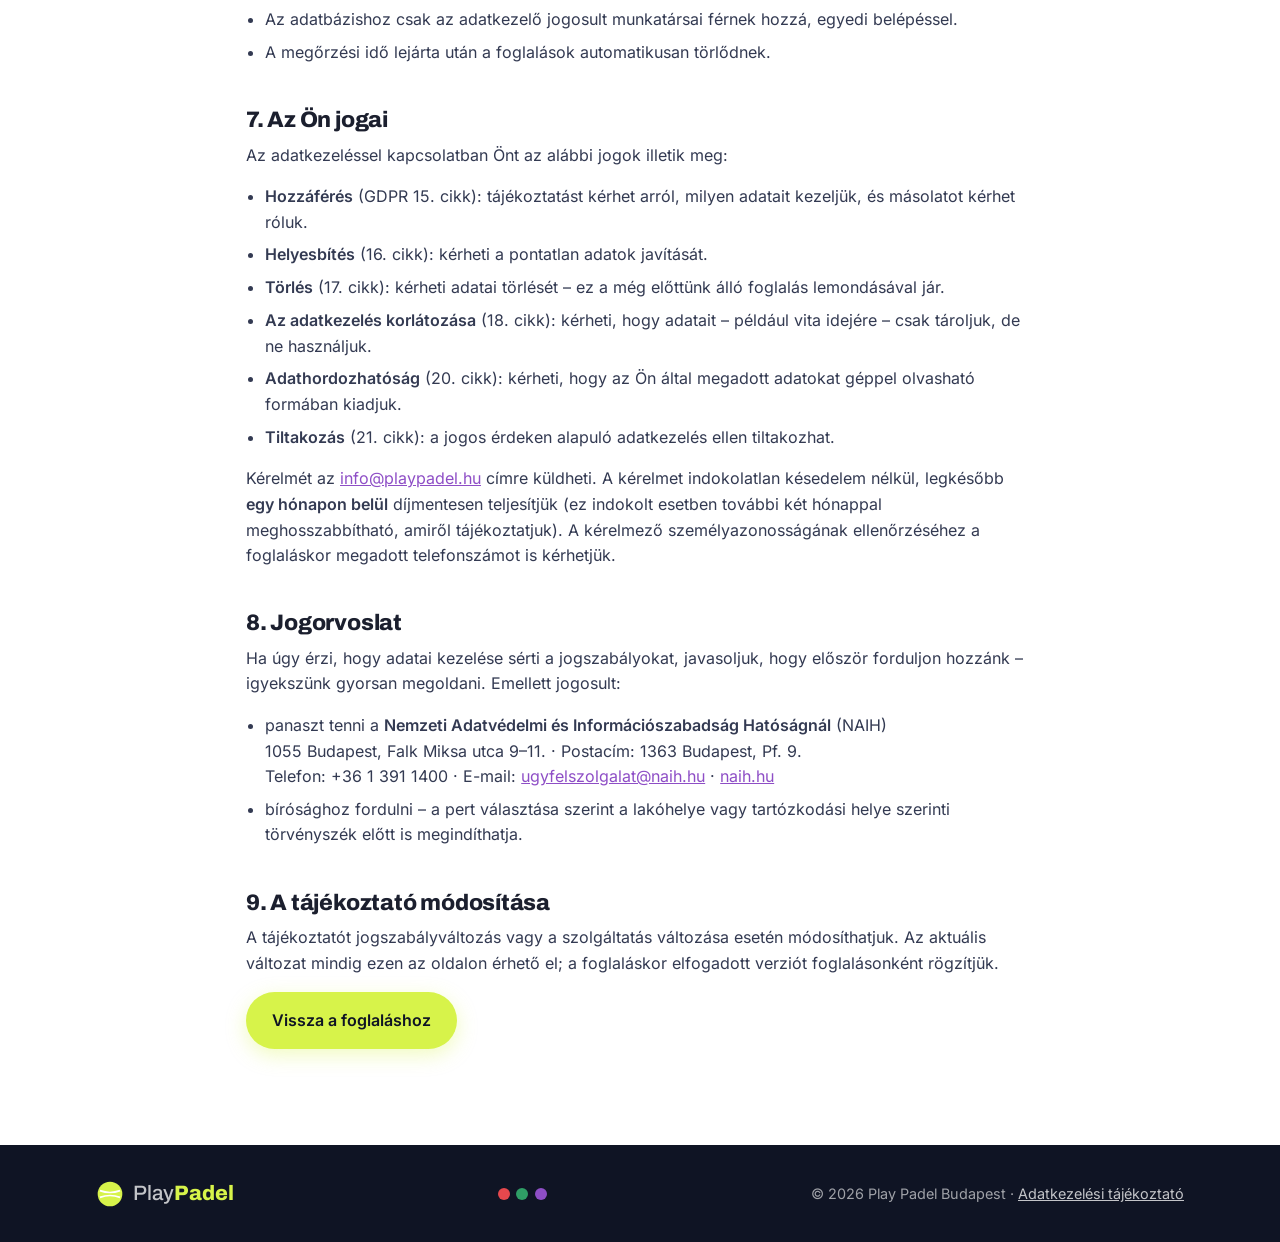
==== commit 2a8fcd44: "Google Naptár szinkron és e-mail értesítések (Supabase Edge Function) - foglalas-ertesito Edge Funct" ====
--- a/adatvedelem.html
+++ b/adatvedelem.html
@@ -5,7 +5,7 @@
   <meta name="viewport" content="width=device-width, initial-scale=1">
   <title>Adatkezelési tájékoztató – Play Padel</title>
   <meta name="description" content="A Play Padel adatkezelési tájékoztatója: milyen adatokat kezelünk a pályafoglalás során, meddig, és milyen jogaid vannak.">
-  <link rel="stylesheet" href="style.css?v=20261101c">
+  <link rel="stylesheet" href="style.css?v=20261101d">
   <link rel="icon" href="data:image/svg+xml,<svg xmlns='http://www.w3.org/2000/svg' viewBox='0 0 100 100'><circle cx='50' cy='50' r='44' fill='%23d7f34a'/><path d='M14 38c22 8 50 8 72 0M14 62c22-8 50-8 72 0' stroke='%23fff' stroke-width='6' fill='none'/></svg>">
 </head>
 <body>
@@ -40,7 +40,7 @@
       <header class="legal-head">
         <p class="eyebrow">Adatvédelem</p>
         <h1>Adatkezelési tájékoztató</h1>
-        <p class="legal-meta">Verzió: 2026-11-01 · Hatályos: 2026. november 1-től</p>
+        <p class="legal-meta">Verzió: 2026-11-01.2 · Hatályos: 2026. november 1-től</p>
       </header>
 
       <aside class="legal-note">
@@ -95,10 +95,10 @@
             </thead>
             <tbody>
               <tr>
-                <td>Név, telefonszám</td>
-                <td>A foglalás azonosítása, kapcsolattartás a foglalással kapcsolatban (visszaigazolás, változás, lemondás).</td>
+                <td>Név, telefonszám, e-mail cím</td>
+                <td>A foglalás azonosítása, kapcsolattartás a foglalással kapcsolatban: visszaigazoló és lemondó e-mail küldése, egyeztetés változás esetén.</td>
                 <td>Szerződés teljesítése, illetve megkötését megelőző lépések – GDPR 6. cikk (1) b)</td>
-                <td rowspan="3">A foglalt időpont végét követő <b>90 nap</b>, utána automatikusan törlődik.</td>
+                <td rowspan="3">A foglalt időpont végét követő <b>90 nap</b>, utána automatikusan törlődik – a Google Naptárból is. A kiküldött értesítő e-maileket ugyanennyi ideig őrizzük a postafiókunkban.</td>
               </tr>
               <tr>
                 <td>Foglalás adatai: pálya, dátum, kezdés, időtartam, a foglalás leadásának időpontja, állapota (érvényes / lemondva)</td>
@@ -130,9 +130,9 @@
       <section id="forras">
         <h2>3. Honnan származnak az adatok?</h2>
         <p>
-          Az adatokat Ön adja meg a foglalási űrlapon. A név és a telefonszám megadása a foglaláshoz
-          szükséges: ezek nélkül nem tudjuk a foglalást azonosítani, és szükség esetén Önnel felvenni a kapcsolatot,
-          ezért nem tudjuk a foglalást rögzíteni. Ha más nevében foglal, kérjük, győződjön meg róla, hogy
+          Az adatokat Ön adja meg a foglalási űrlapon. A név, a telefonszám és az e-mail cím megadása a foglaláshoz
+          szükséges: ezek nélkül nem tudjuk a foglalást azonosítani, a visszaigazolást elküldeni és szükség esetén
+          Önnel felvenni a kapcsolatot, ezért nem tudjuk a foglalást rögzíteni. Ha más nevében foglal, kérjük, győződjön meg róla, hogy
           ő is megismerte ezt a tájékoztatót.
         </p>
       </section>
@@ -146,8 +146,13 @@
             <tbody>
               <tr>
                 <td><b>Supabase, Inc.</b><br><a href="https://supabase.com/privacy" target="_blank" rel="noopener">supabase.com/privacy</a></td>
-                <td>A foglalási adatbázis üzemeltetése (tárhely). Az adatok tárolási helye: <mark>[régió, pl. EU – Frankfurt]</mark>.</td>
+                <td>A foglalási adatbázis és az értesítéseket küldő szolgáltatás üzemeltetése. Az adatok tárolási helye: <mark>[régió, pl. EU – Frankfurt]</mark>.</td>
                 <td>A 2. pontban felsorolt valamennyi foglalási adat, technikai adatok</td>
+              </tr>
+              <tr>
+                <td><b>Google</b> (Google Ireland Limited / Google LLC)<br><a href="https://policies.google.com/privacy?hl=hu" target="_blank" rel="noopener">Google adatvédelmi irányelvek</a></td>
+                <td>Google Naptár: a foglalások megjelenítése az adatkezelő naptárában. Gmail: a visszaigazoló, lemondó és belső értesítő e-mailek küldése és tárolása.</td>
+                <td>Név, telefonszám, e-mail cím, a foglalás adatai</td>
               </tr>
               <tr>
                 <td><b>GitHub, Inc.</b><br><a href="https://docs.github.com/en/site-policy/privacy-policies/github-general-privacy-statement" target="_blank" rel="noopener">GitHub adatvédelmi nyilatkozat</a></td>
@@ -158,7 +163,7 @@
           </table>
         </div>
         <p>
-          Mindkét szolgáltató amerikai székhelyű vállalat. Az Európai Gazdasági Térségen kívülre irányuló
+          A szolgáltatók amerikai székhelyű, illetve amerikai anyavállalatú cégek. Az Európai Gazdasági Térségen kívülre irányuló
           esetleges adattovábbítás a szolgáltatók adatfeldolgozási feltételei szerint, megfelelő garanciák –
           az Európai Bizottság általános szerződési feltételei (SCC), illetve az EU–USA adatvédelmi
           keretrendszer – alapján történik.
@@ -244,6 +249,6 @@
     </div>
   </footer>
 
-  <script src="script.js?v=20261101c"></script>
+  <script src="script.js?v=20261101d"></script>
 </body>
 </html>
--- a/style.css
+++ b/style.css
@@ -594,7 +594,7 @@
 .muted-light { color: rgba(255,255,255,.55); }
 
 .booking label { display: grid; gap: .4rem; font-size: .9rem; font-weight: 600; color: rgba(255,255,255,.75); }
-.booking input[type="text"], .booking input[type="tel"] {
+.booking input[type="text"], .booking input[type="tel"], .booking input[type="email"] {
   font: inherit; font-weight: 400; color: #fff; background: var(--ink);
   border: 1px solid rgba(255,255,255,.15); border-radius: 10px; padding: .75rem .85rem; width: 100%;
 }
@@ -748,3 +748,5 @@
   .facts { grid-template-columns: 1fr; gap: .1rem; }
   .facts dd { margin-bottom: .6rem; }
 }
+
+.field-hint { font-weight: 400; font-size: .8rem; color: rgba(255,255,255,.5); }
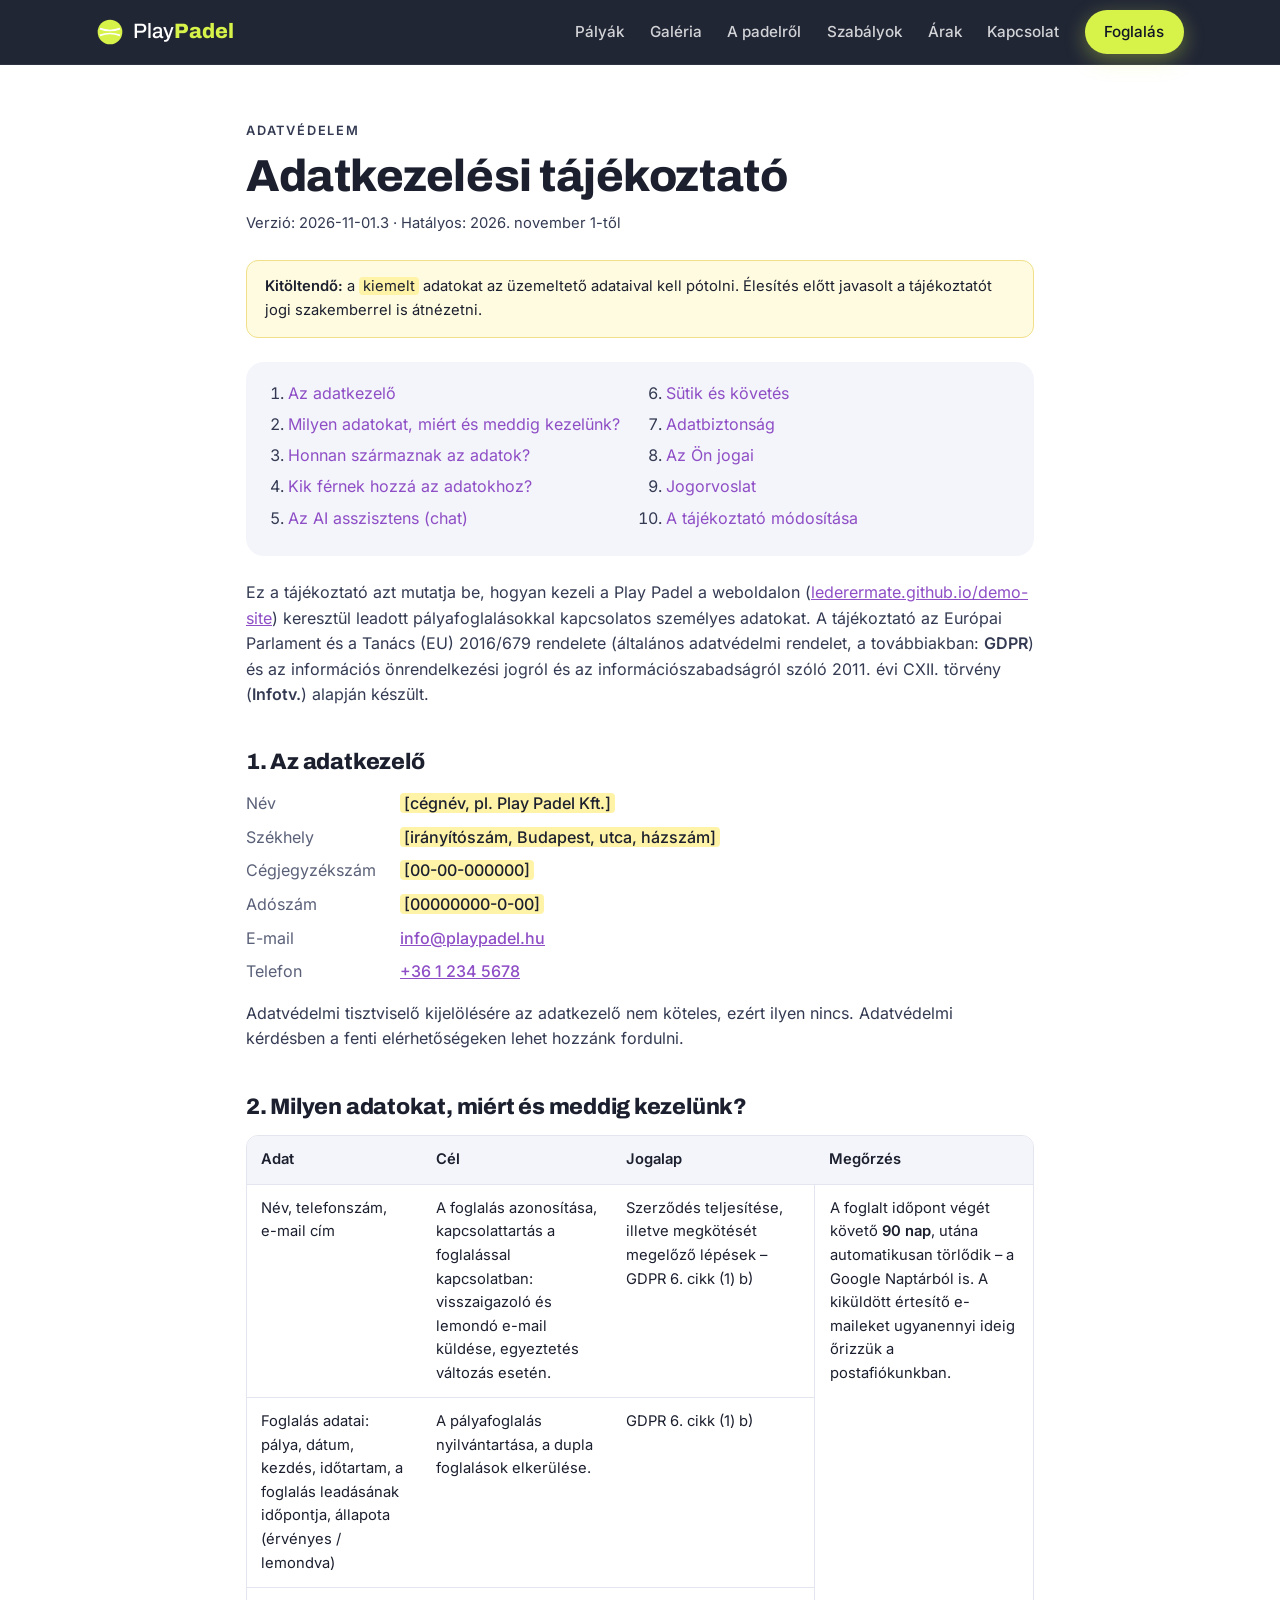
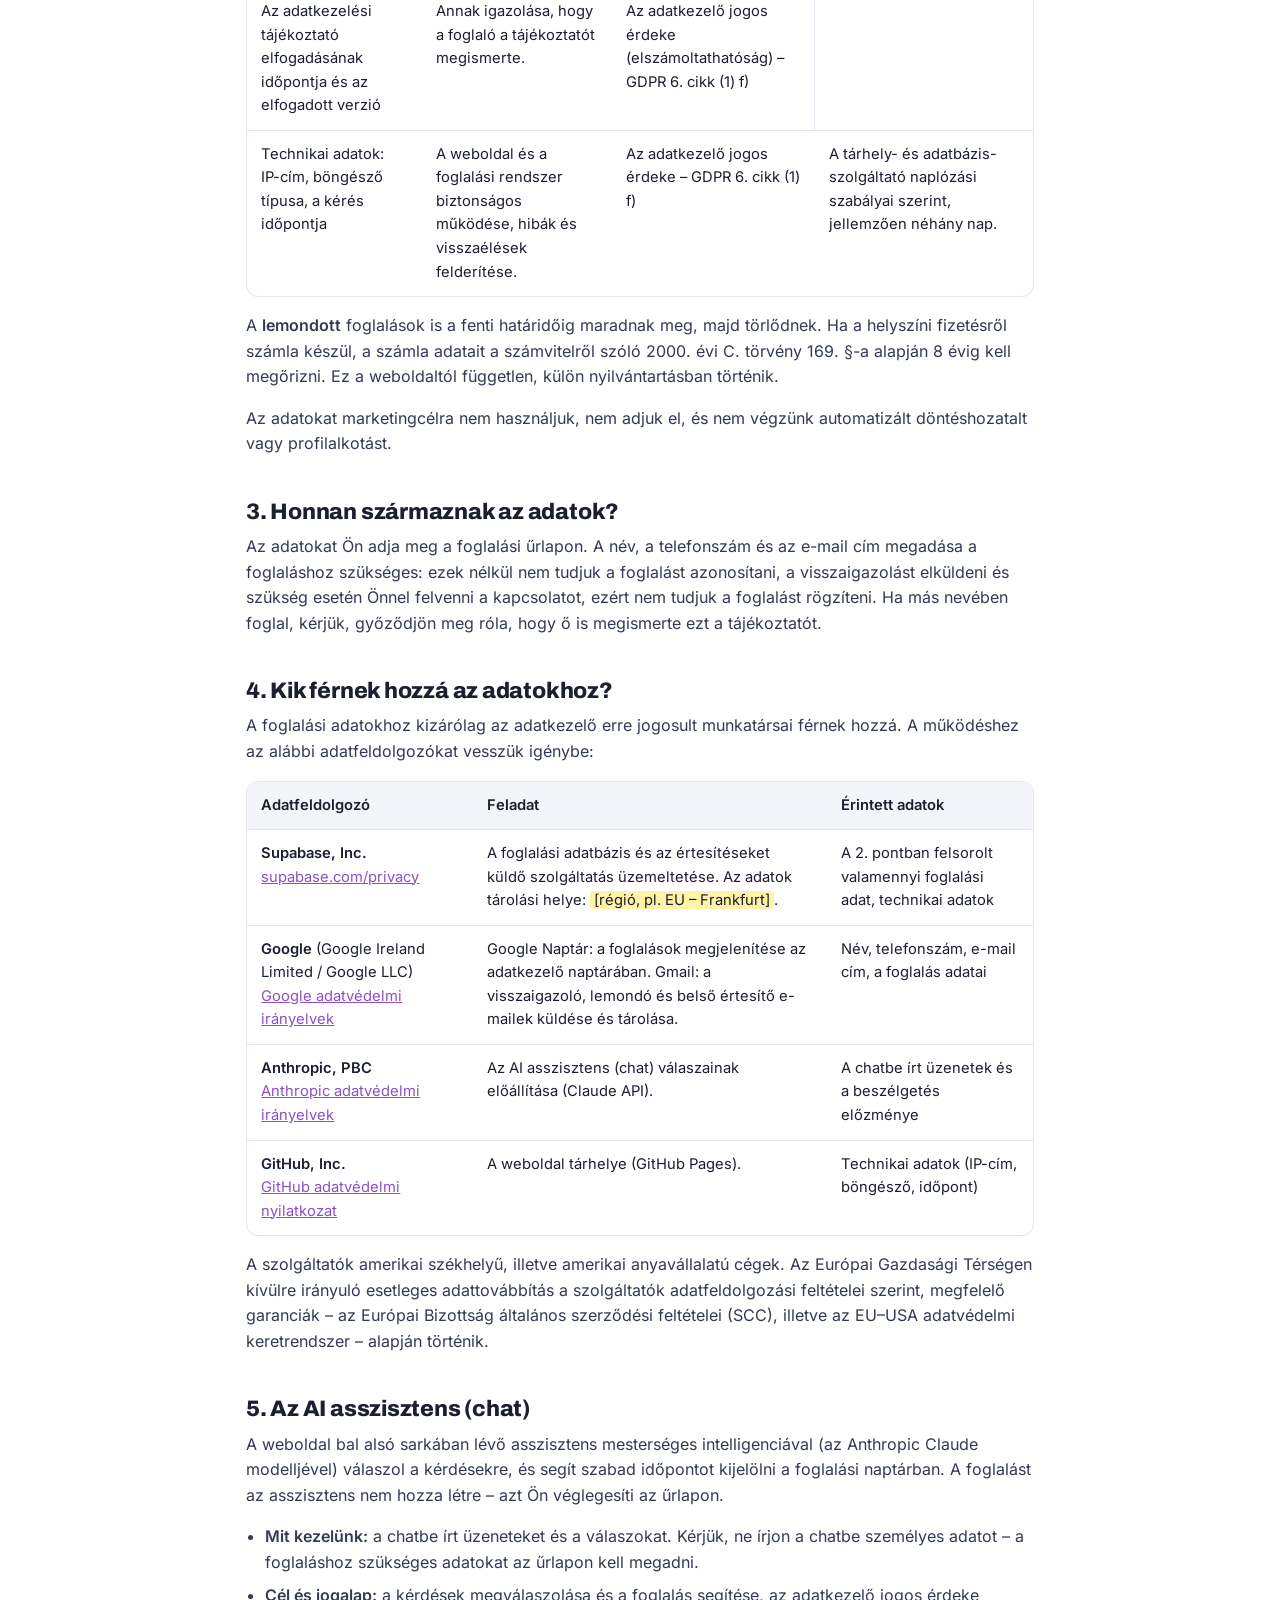
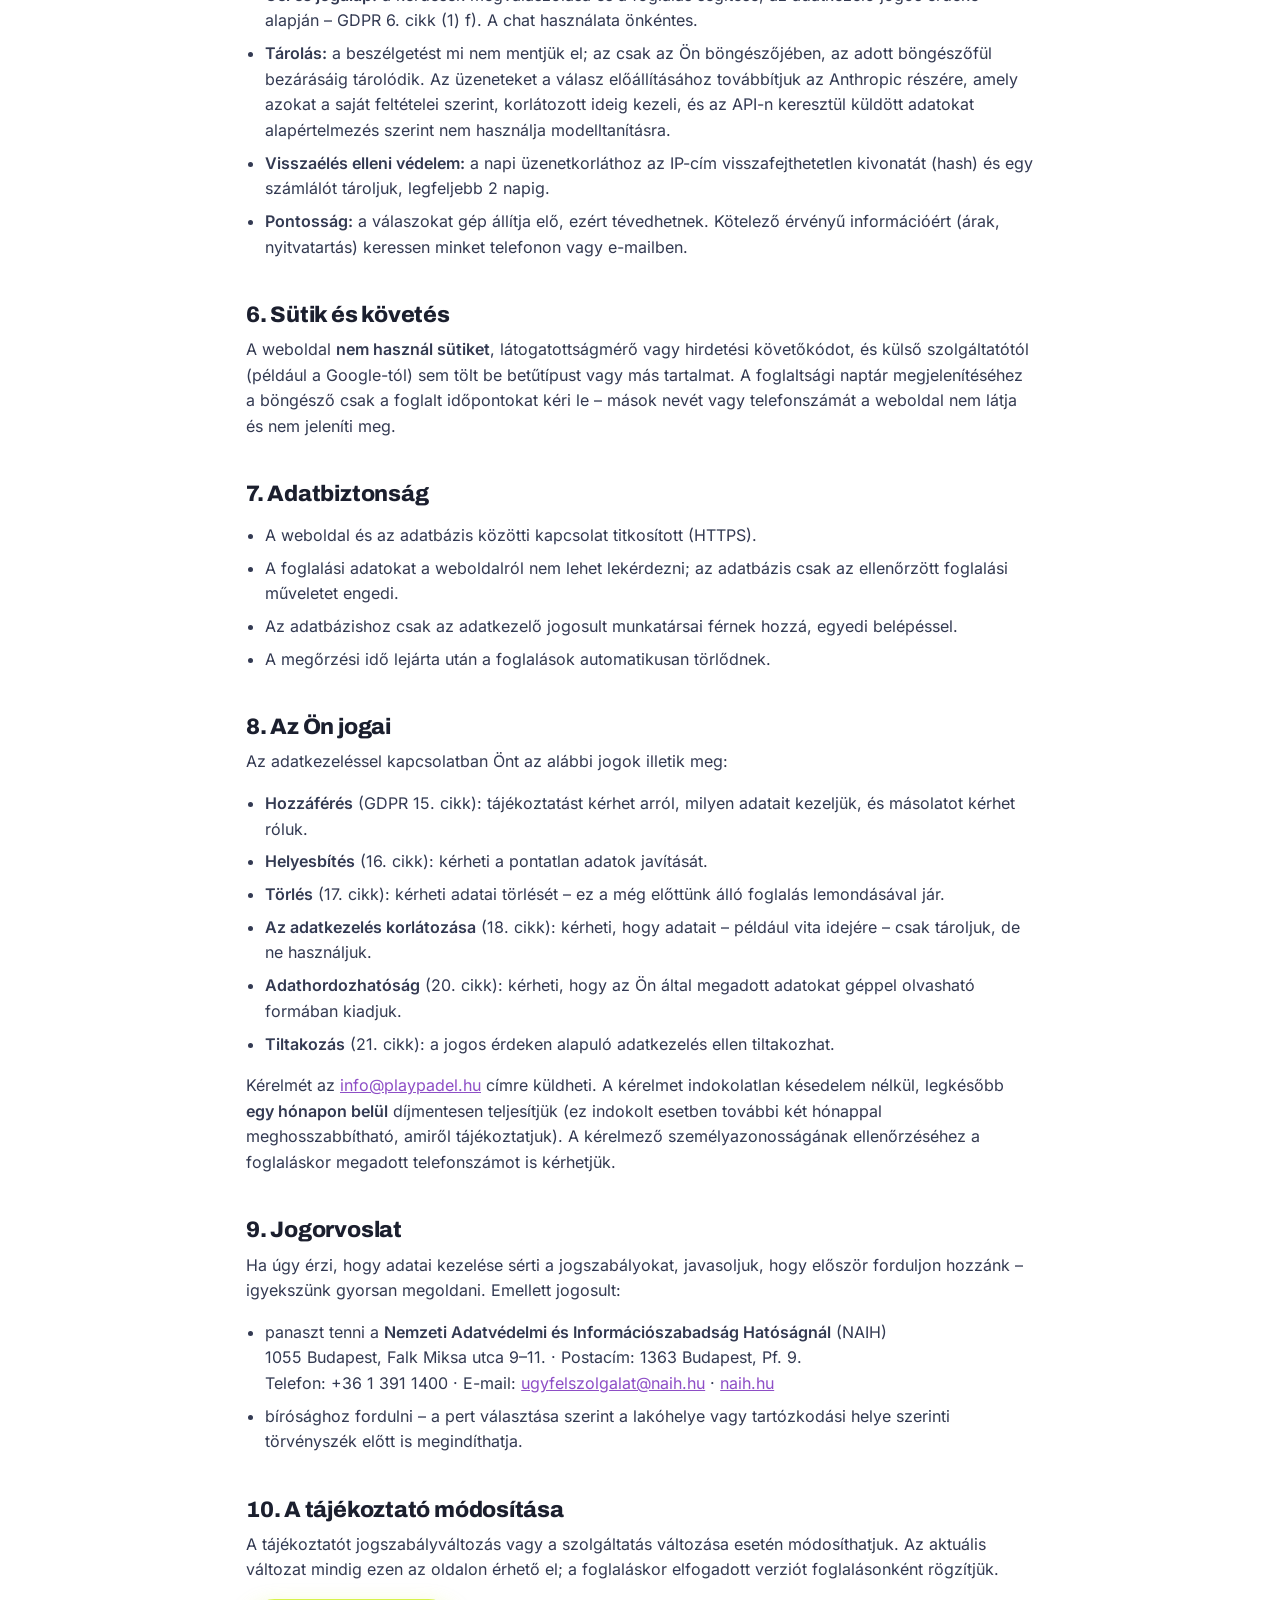
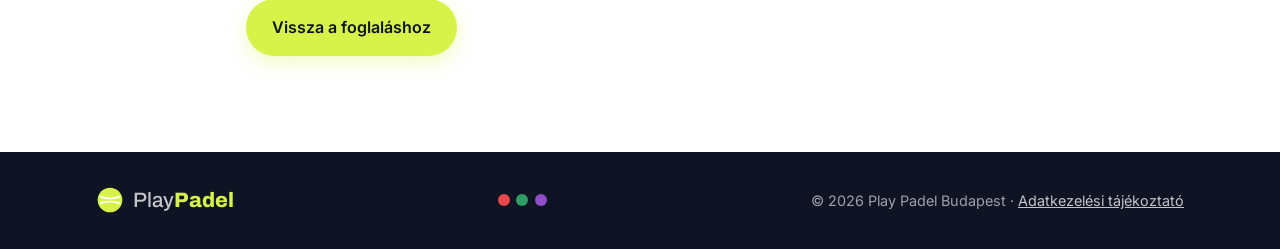
==== commit dc338282: "AI asszisztens chat (Claude API) foglalási segítséggel - chatbot Edge Function: Claude (claude-opus-" ====
--- a/adatvedelem.html
+++ b/adatvedelem.html
@@ -5,7 +5,7 @@
   <meta name="viewport" content="width=device-width, initial-scale=1">
   <title>Adatkezelési tájékoztató – Play Padel</title>
   <meta name="description" content="A Play Padel adatkezelési tájékoztatója: milyen adatokat kezelünk a pályafoglalás során, meddig, és milyen jogaid vannak.">
-  <link rel="stylesheet" href="style.css?v=20261101d">
+  <link rel="stylesheet" href="style.css?v=20261101f">
   <link rel="icon" href="data:image/svg+xml,<svg xmlns='http://www.w3.org/2000/svg' viewBox='0 0 100 100'><circle cx='50' cy='50' r='44' fill='%23d7f34a'/><path d='M14 38c22 8 50 8 72 0M14 62c22-8 50-8 72 0' stroke='%23fff' stroke-width='6' fill='none'/></svg>">
 </head>
 <body>
@@ -40,7 +40,7 @@
       <header class="legal-head">
         <p class="eyebrow">Adatvédelem</p>
         <h1>Adatkezelési tájékoztató</h1>
-        <p class="legal-meta">Verzió: 2026-11-01.2 · Hatályos: 2026. november 1-től</p>
+        <p class="legal-meta">Verzió: 2026-11-01.3 · Hatályos: 2026. november 1-től</p>
       </header>
 
       <aside class="legal-note">
@@ -54,6 +54,7 @@
           <li><a href="#adatok">Milyen adatokat, miért és meddig kezelünk?</a></li>
           <li><a href="#forras">Honnan származnak az adatok?</a></li>
           <li><a href="#feldolgozok">Kik férnek hozzá az adatokhoz?</a></li>
+          <li><a href="#chat">Az AI asszisztens (chat)</a></li>
           <li><a href="#sutik">Sütik és követés</a></li>
           <li><a href="#biztonsag">Adatbiztonság</a></li>
           <li><a href="#jogok">Az Ön jogai</a></li>
@@ -155,6 +156,11 @@
                 <td>Név, telefonszám, e-mail cím, a foglalás adatai</td>
               </tr>
               <tr>
+                <td><b>Anthropic, PBC</b><br><a href="https://www.anthropic.com/legal/privacy" target="_blank" rel="noopener">Anthropic adatvédelmi irányelvek</a></td>
+                <td>Az AI asszisztens (chat) válaszainak előállítása (Claude API).</td>
+                <td>A chatbe írt üzenetek és a beszélgetés előzménye</td>
+              </tr>
+              <tr>
                 <td><b>GitHub, Inc.</b><br><a href="https://docs.github.com/en/site-policy/privacy-policies/github-general-privacy-statement" target="_blank" rel="noopener">GitHub adatvédelmi nyilatkozat</a></td>
                 <td>A weboldal tárhelye (GitHub Pages).</td>
                 <td>Technikai adatok (IP-cím, böngésző, időpont)</td>
@@ -170,8 +176,24 @@
         </p>
       </section>
 
+      <section id="chat">
+        <h2>5. Az AI asszisztens (chat)</h2>
+        <p>
+          A weboldal bal alsó sarkában lévő asszisztens mesterséges intelligenciával (az Anthropic Claude
+          modelljével) válaszol a kérdésekre, és segít szabad időpontot kijelölni a foglalási naptárban.
+          A foglalást az asszisztens nem hozza létre – azt Ön véglegesíti az űrlapon.
+        </p>
+        <ul>
+          <li><b>Mit kezelünk:</b> a chatbe írt üzeneteket és a válaszokat. Kérjük, ne írjon a chatbe személyes adatot – a foglaláshoz szükséges adatokat az űrlapon kell megadni.</li>
+          <li><b>Cél és jogalap:</b> a kérdések megválaszolása és a foglalás segítése, az adatkezelő jogos érdeke alapján – GDPR 6. cikk (1) f). A chat használata önkéntes.</li>
+          <li><b>Tárolás:</b> a beszélgetést mi nem mentjük el; az csak az Ön böngészőjében, az adott böngészőfül bezárásáig tárolódik. Az üzeneteket a válasz előállításához továbbítjuk az Anthropic részére, amely azokat a saját feltételei szerint, korlátozott ideig kezeli, és az API-n keresztül küldött adatokat alapértelmezés szerint nem használja modelltanításra.</li>
+          <li><b>Visszaélés elleni védelem:</b> a napi üzenetkorláthoz az IP-cím visszafejthetetlen kivonatát (hash) és egy számlálót tároljuk, legfeljebb 2 napig.</li>
+          <li><b>Pontosság:</b> a válaszokat gép állítja elő, ezért tévedhetnek. Kötelező érvényű információért (árak, nyitvatartás) keressen minket telefonon vagy e-mailben.</li>
+        </ul>
+      </section>
+
       <section id="sutik">
-        <h2>5. Sütik és követés</h2>
+        <h2>6. Sütik és követés</h2>
         <p>
           A weboldal <b>nem használ sütiket</b>, látogatottságmérő vagy hirdetési követőkódot, és külső
           szolgáltatótól (például a Google-tól) sem tölt be betűtípust vagy más tartalmat. A foglaltsági
@@ -181,7 +203,7 @@
       </section>
 
       <section id="biztonsag">
-        <h2>6. Adatbiztonság</h2>
+        <h2>7. Adatbiztonság</h2>
         <ul>
           <li>A weboldal és az adatbázis közötti kapcsolat titkosított (HTTPS).</li>
           <li>A foglalási adatokat a weboldalról nem lehet lekérdezni; az adatbázis csak az ellenőrzött foglalási műveletet engedi.</li>
@@ -191,7 +213,7 @@
       </section>
 
       <section id="jogok">
-        <h2>7. Az Ön jogai</h2>
+        <h2>8. Az Ön jogai</h2>
         <p>Az adatkezeléssel kapcsolatban Önt az alábbi jogok illetik meg:</p>
         <ul>
           <li><b>Hozzáférés</b> (GDPR 15. cikk): tájékoztatást kérhet arról, milyen adatait kezeljük, és másolatot kérhet róluk.</li>
@@ -210,7 +232,7 @@
       </section>
 
       <section id="jogorvoslat">
-        <h2>8. Jogorvoslat</h2>
+        <h2>9. Jogorvoslat</h2>
         <p>Ha úgy érzi, hogy adatai kezelése sérti a jogszabályokat, javasoljuk, hogy először forduljon hozzánk – igyekszünk gyorsan megoldani. Emellett jogosult:</p>
         <ul>
           <li>
@@ -224,7 +246,7 @@
       </section>
 
       <section id="modositas">
-        <h2>9. A tájékoztató módosítása</h2>
+        <h2>10. A tájékoztató módosítása</h2>
         <p>
           A tájékoztatót jogszabályváltozás vagy a szolgáltatás változása esetén módosíthatjuk. Az aktuális
           változat mindig ezen az oldalon érhető el; a foglaláskor elfogadott verziót foglalásonként rögzítjük.
@@ -249,6 +271,6 @@
     </div>
   </footer>
 
-  <script src="script.js?v=20261101d"></script>
+  <script src="script.js?v=20261101f"></script>
 </body>
 </html>
--- a/style.css
+++ b/style.css
@@ -750,3 +750,91 @@
 }
 
 .field-hint { font-weight: 400; font-size: .8rem; color: rgba(255,255,255,.5); }
+
+/* ---------- AI asszisztens (chat) ---------- */
+.slot-grid-wrap { position: relative; }
+
+.chat-root { position: fixed; left: 16px; bottom: 16px; z-index: 70; font-family: "Inter", system-ui, sans-serif; }
+.chat-launcher {
+  display: inline-flex; align-items: center; gap: .5rem;
+  padding: .8rem 1.15rem .8rem .95rem;
+  border: 0; border-radius: 999px;
+  background: var(--ball); color: var(--ink);
+  font: inherit; font-weight: 700; font-size: .98rem;
+  cursor: pointer;
+  box-shadow: 0 10px 30px rgba(15, 20, 36, .35), 0 0 0 4px rgba(215, 243, 74, .25);
+  transition: transform .15s, box-shadow .15s;
+}
+.chat-launcher:hover { transform: translateY(-2px); }
+.chat-launcher:focus-visible { outline: 3px solid var(--purple); outline-offset: 3px; }
+.chat-launcher svg { width: 22px; height: 22px; fill: none; stroke: currentColor; stroke-width: 1.8; stroke-linejoin: round; }
+.chat-launcher svg circle { fill: currentColor; stroke: none; }
+
+.chat-panel {
+  position: absolute; left: 0; bottom: 64px;
+  width: min(380px, calc(100vw - 32px));
+  height: min(600px, calc(100vh - 110px));
+  display: flex; flex-direction: column;
+  background: #fff; color: var(--text);
+  border-radius: 20px; overflow: hidden;
+  box-shadow: 0 24px 60px rgba(15, 20, 36, .35);
+  border: 1px solid var(--border);
+}
+.chat-panel[hidden] { display: none; }
+
+.chat-head { display: flex; align-items: center; gap: .7rem; padding: .85rem .8rem .85rem 1rem; background: var(--ink); color: #fff; }
+.chat-avatar { width: 36px; height: 36px; flex: 0 0 auto; }
+.chat-avatar svg { width: 100%; height: 100%; }
+.chat-avatar circle { fill: var(--ball); }
+.chat-avatar path { stroke: #fff; stroke-width: 6; fill: none; }
+.chat-title { flex: 1; min-width: 0; display: grid; line-height: 1.25; }
+.chat-title strong { font-family: "Archivo", sans-serif; font-size: 1rem; }
+.chat-title span { font-size: .78rem; color: rgba(255,255,255,.6); }
+.chat-icon-btn { width: 34px; height: 34px; border: 0; border-radius: 10px; background: transparent; color: rgba(255,255,255,.8); cursor: pointer; display: grid; place-items: center; }
+.chat-icon-btn:hover { background: rgba(255,255,255,.1); color: #fff; }
+.chat-icon-btn svg { width: 18px; height: 18px; fill: none; stroke: currentColor; stroke-width: 2; stroke-linecap: round; stroke-linejoin: round; }
+
+.chat-log { flex: 1; overflow-y: auto; padding: 1rem; display: flex; flex-direction: column; gap: .6rem; background: var(--soft); }
+.chat-msg { max-width: 86%; padding: .65rem .85rem; border-radius: 16px; font-size: .93rem; line-height: 1.45; overflow-wrap: anywhere; }
+.chat-msg p { margin: 0; }
+.chat-msg p + p { margin-top: .35rem; }
+.chat-msg ul { margin: .3rem 0; padding-left: 1.1rem; }
+.chat-msg li { margin: .15rem 0; }
+.chat-bot { align-self: flex-start; background: #fff; border: 1px solid var(--border); border-bottom-left-radius: 6px; }
+.chat-user { align-self: flex-end; background: var(--ink); color: #fff; border-bottom-right-radius: 6px; white-space: pre-wrap; }
+.chat-note { align-self: stretch; max-width: none; background: rgba(215, 243, 74, .22); border: 1px solid rgba(160, 190, 20, .5); font-size: .88rem; }
+.chat-error { align-self: stretch; max-width: none; background: #fff0f0; border: 1px solid #f3c2c4; color: #a3262b; font-size: .88rem; }
+.chat-jump { display: block; margin-top: .55rem; padding: .45rem .9rem; border: 0; border-radius: 999px; background: var(--ink); color: var(--ball); font: inherit; font-weight: 600; font-size: .85rem; cursor: pointer; }
+
+.chat-typing { display: inline-flex; gap: 4px; padding: .8rem .9rem; }
+.chat-typing span { width: 7px; height: 7px; border-radius: 50%; background: var(--muted); animation: chat-dot 1s infinite ease-in-out; }
+.chat-typing span:nth-child(2) { animation-delay: .15s; }
+.chat-typing span:nth-child(3) { animation-delay: .3s; }
+@keyframes chat-dot { 0%, 80%, 100% { opacity: .3; transform: translateY(0); } 40% { opacity: 1; transform: translateY(-3px); } }
+
+.chat-chips { display: flex; flex-wrap: wrap; gap: .4rem; padding: .2rem 1rem .7rem; background: var(--soft); }
+.chat-chips[hidden] { display: none; }
+.chat-chips button { border: 1px solid var(--border); background: #fff; color: var(--text); border-radius: 999px; padding: .4rem .75rem; font: inherit; font-size: .82rem; cursor: pointer; }
+.chat-chips button:hover { border-color: var(--purple); color: var(--purple); }
+
+.chat-input { display: flex; align-items: flex-end; gap: .5rem; padding: .7rem .8rem; border-top: 1px solid var(--border); background: #fff; }
+.chat-input textarea { flex: 1; resize: none; border: 1px solid var(--border); border-radius: 14px; padding: .6rem .8rem; font: inherit; font-size: .93rem; line-height: 1.4; max-height: 120px; color: var(--text); background: #fff; }
+.chat-input textarea:focus { outline: 2px solid var(--purple); outline-offset: 0; border-color: transparent; }
+.chat-input button { width: 42px; height: 42px; flex: 0 0 auto; border: 0; border-radius: 50%; background: var(--ink); color: var(--ball); cursor: pointer; display: grid; place-items: center; }
+.chat-input button:disabled, .chat-input textarea:disabled { opacity: .5; cursor: not-allowed; }
+.chat-input button svg { width: 20px; height: 20px; fill: currentColor; }
+.chat-foot { margin: 0; padding: 0 1rem .7rem; background: #fff; font-size: .72rem; color: var(--muted); line-height: 1.35; }
+.chat-foot a { color: var(--purple); }
+
+@media (max-width: 560px) {
+  .chat-root.is-open .chat-launcher { display: none; }
+  .chat-root.is-open { left: 0; right: 0; top: 0; bottom: 0; }
+  .chat-panel { position: fixed; inset: 0; width: 100%; height: 100%; border-radius: 0; border: 0; }
+}
+@media (prefers-reduced-motion: reduce) {
+  .chat-typing span { animation: none; }
+}
+
+.getting-here-title { margin-top: 1.8rem; font-size: 1.05rem; }
+.getting-here { list-style: none; padding: 0; margin: .6rem 0 0; display: grid; gap: .45rem; color: var(--muted); font-size: .95rem; }
+.getting-here span { display: inline-block; width: 1.8rem; }
